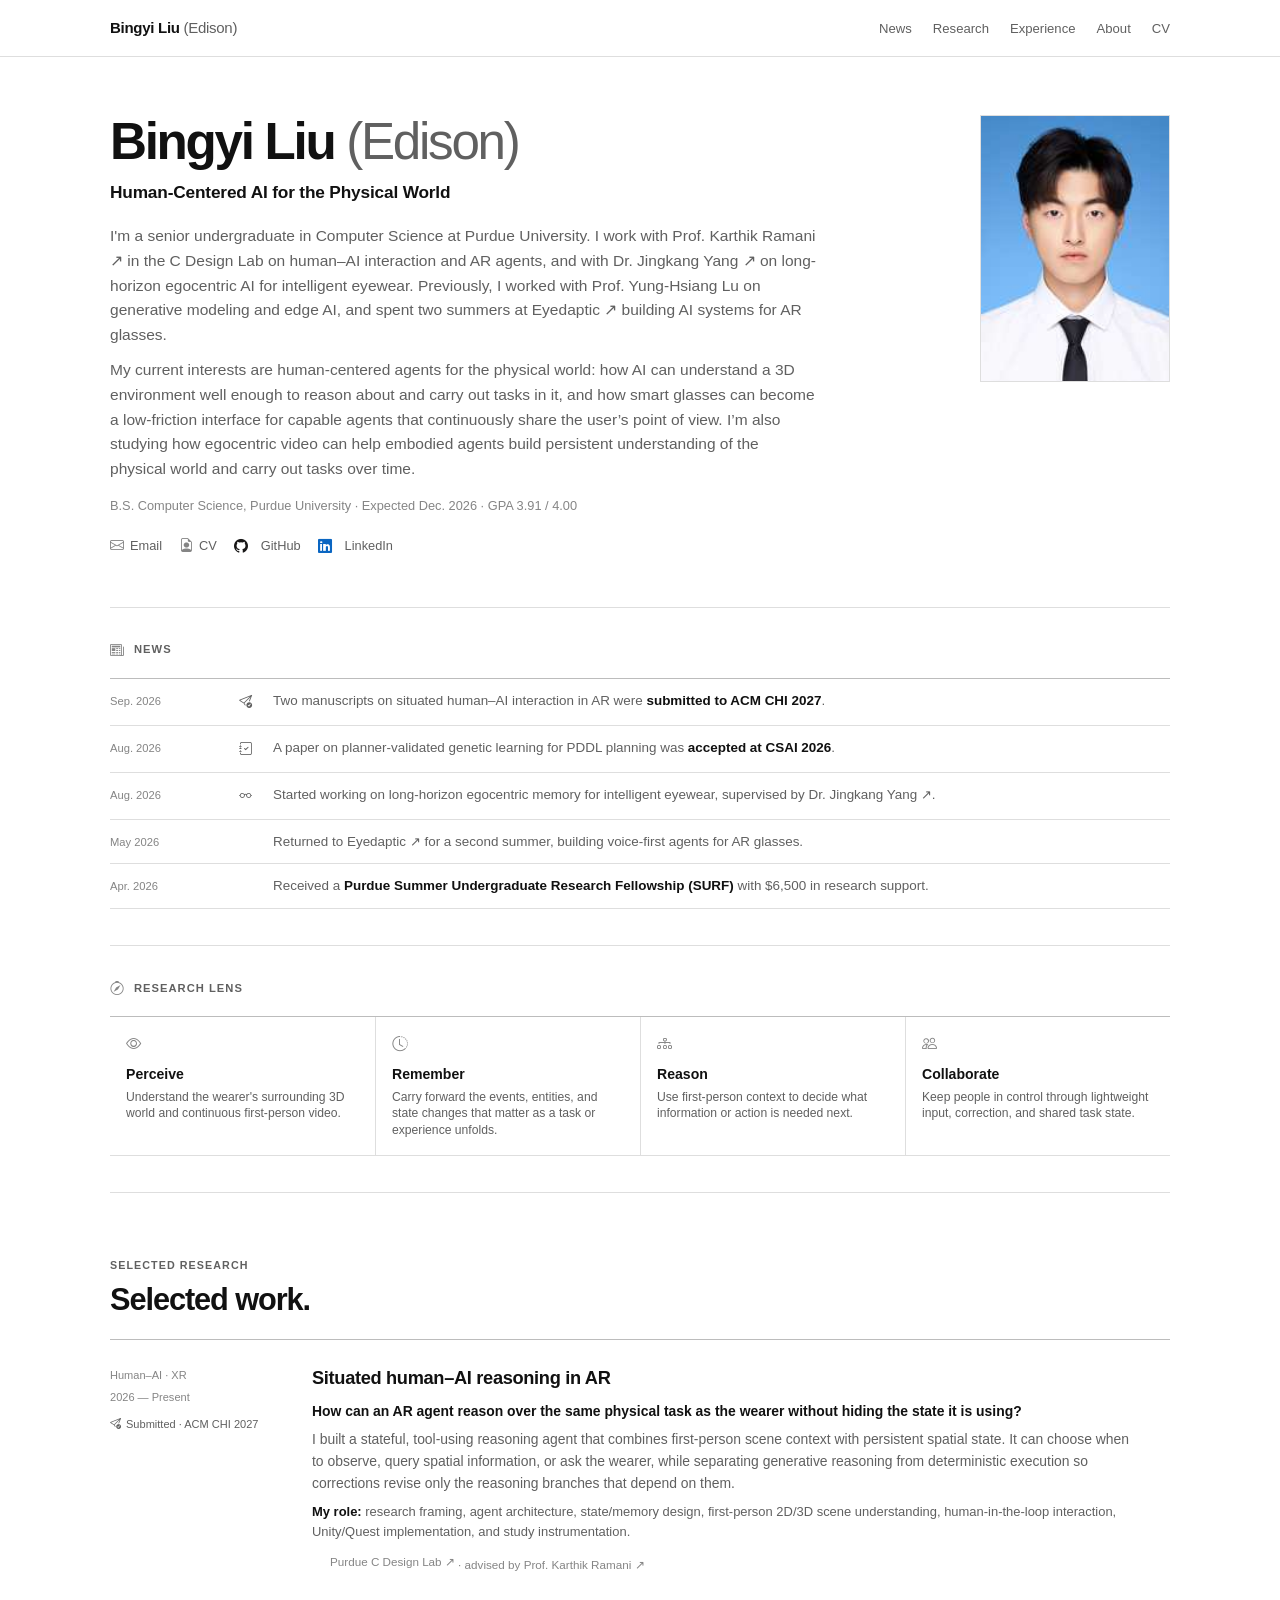
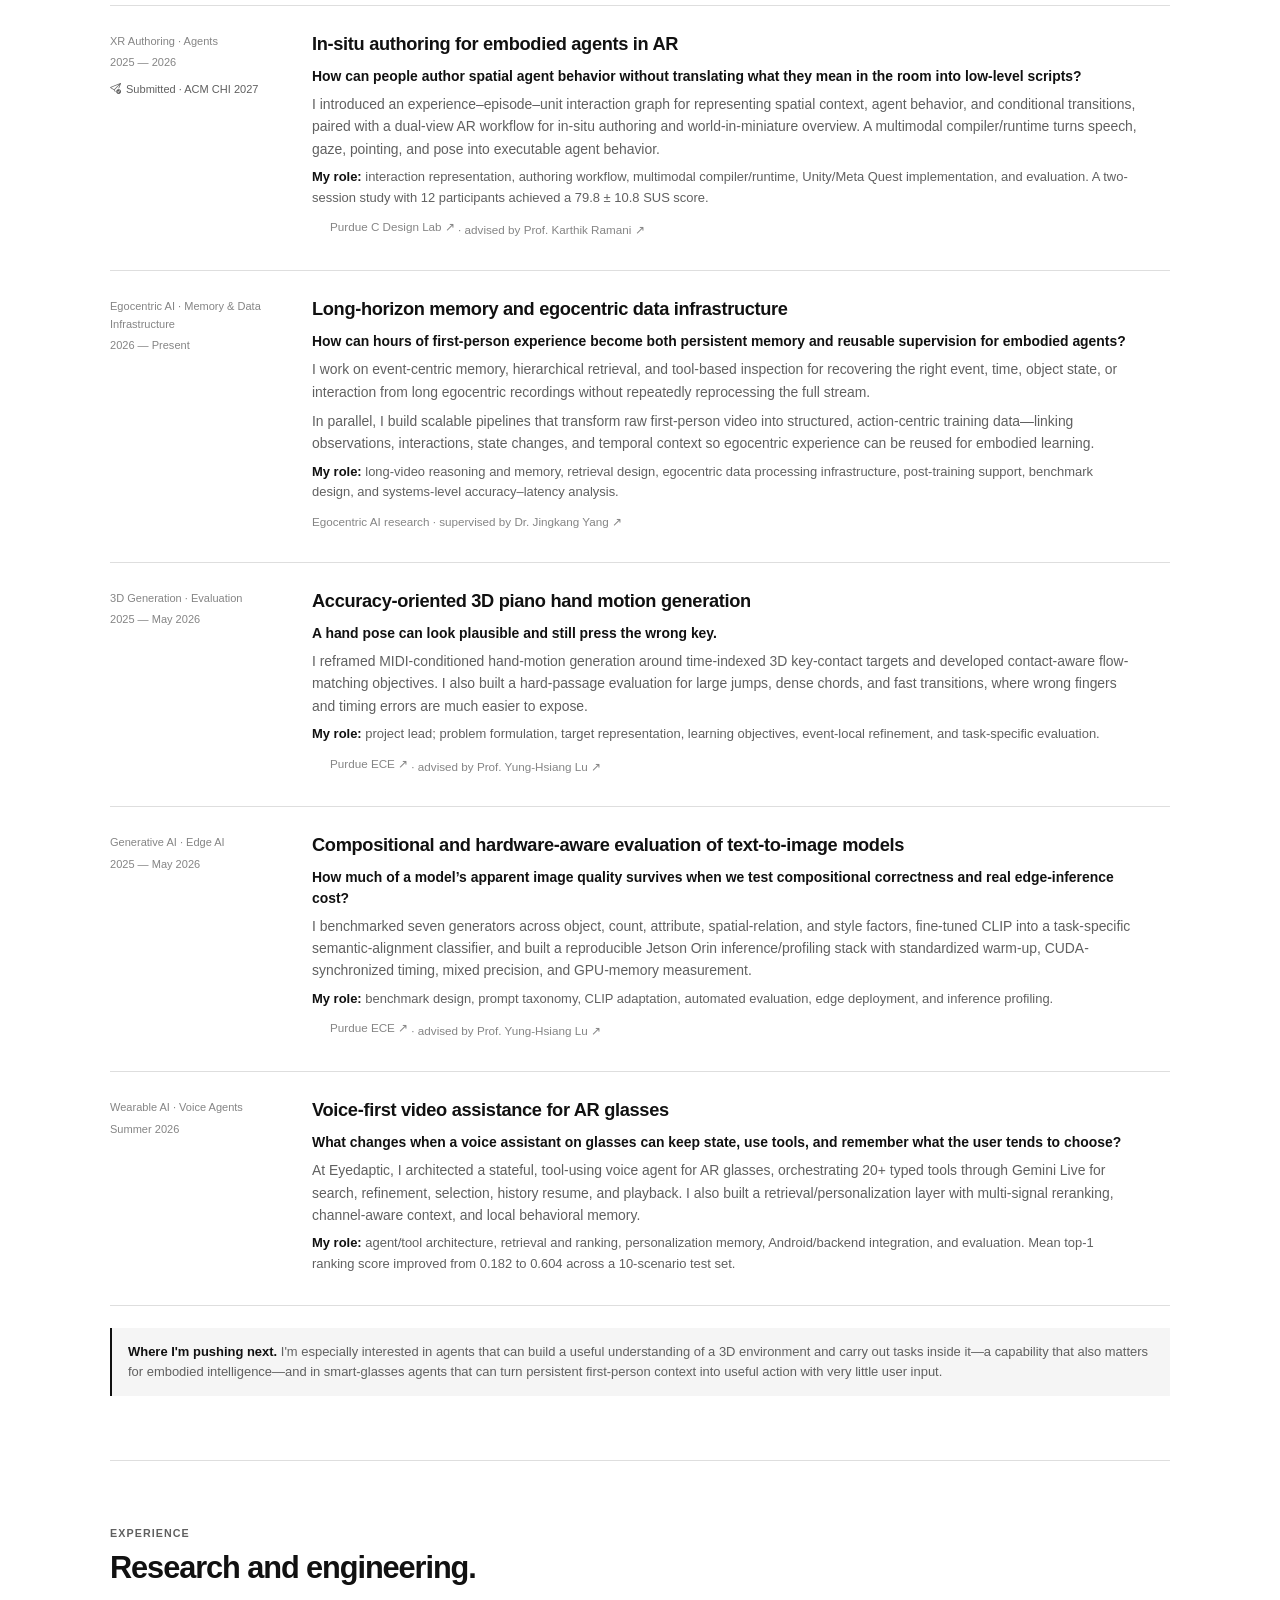
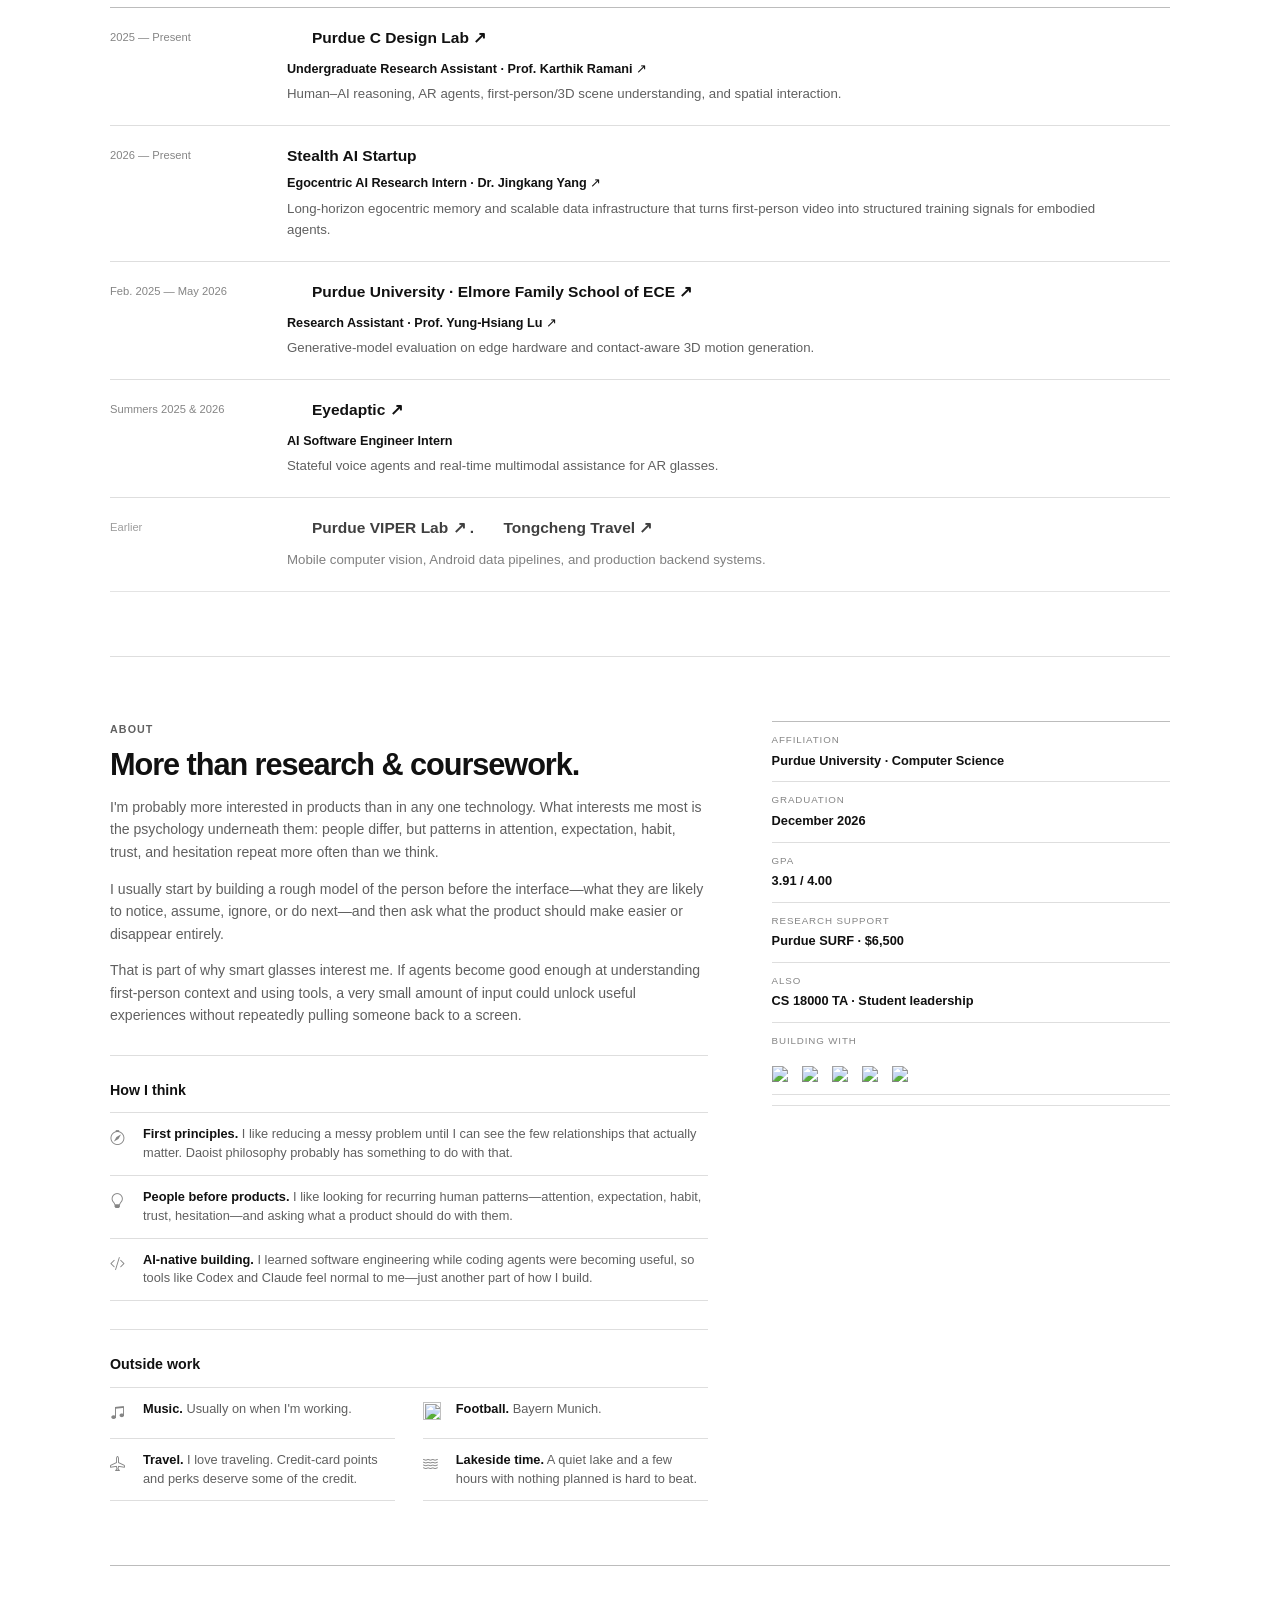
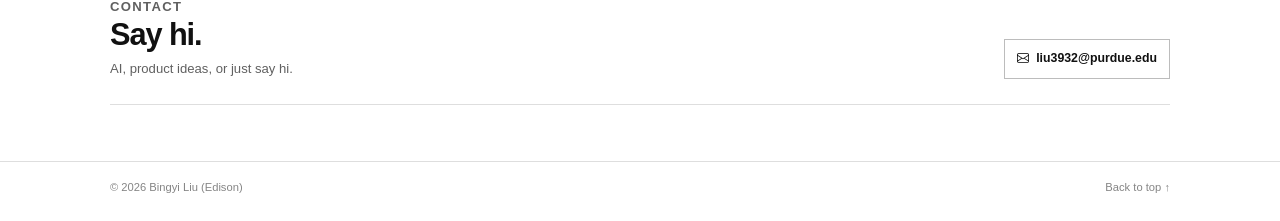
==== index.html @ fed635c9 "Balance egocentric memory and embodied data infrastructure" ====
<!doctype html>
<html lang="en">
<head>
  <meta charset="utf-8" />
  <meta name="viewport" content="width=device-width, initial-scale=1" />
  <meta name="description" content="Bingyi Liu (Edison) — Human-centered AI, spatial and egocentric intelligence, XR, and wearable computing." />
  <meta name="theme-color" content="#ffffff" />
  <title>Bingyi Liu (Edison)</title>
  <link rel="icon" type="image/svg+xml" href="assets/favicon.svg" />
  <link rel="stylesheet" href="https://cdn.jsdelivr.net/npm/bootstrap-icons@1.11.3/font/bootstrap-icons.min.css" />
  <link rel="stylesheet" href="styles.css" />
  <style>
    .brand-mark{width:15px;height:15px;display:inline-block;vertical-align:-2px;margin-right:7px;object-fit:contain}
    .org-link{display:inline-flex;align-items:center}
    .news-brand{width:17px;height:17px;object-fit:contain;margin-top:1px}
    .tool-logos{display:flex;align-items:center;gap:12px;margin-top:8px}
    .tool-logos img{width:18px;height:18px;object-fit:contain}
    .personal-grid .club-mark{width:18px;height:18px;object-fit:contain;margin-top:2px}
    .profile-links a{display:inline-flex;align-items:center}
    .profile-brand-icon{width:15px;height:15px;display:inline-flex;align-items:center;justify-content:center;margin-right:6px;font-size:15px;line-height:1;flex:0 0 15px}
    .profile-brand-icon.github{color:#181717}
    .profile-brand-icon.linkedin{color:#0A66C2}
    .context-line .brand-mark{width:13px;height:13px;margin-right:5px}
    .experience-item h3 .brand-mark{width:17px;height:17px;margin-right:8px}
    .profile-photo{display:block;width:160px;height:225px;object-fit:cover;margin:0 0 20px;border:1px solid var(--line);background:var(--surface-2)}
    .intro-copy.secondary{margin-top:10px}
    @media(max-width:900px){.profile-photo{width:145px;height:auto}}
  </style>
</head>
<body>
  <a class="skip-link" href="#main">Skip to content</a>

  <header class="site-header" id="top">
    <div class="shell nav-wrap">
      <a class="brand" href="#top">Bingyi Liu <span>(Edison)</span></a>
      <nav class="nav" aria-label="Primary navigation">
        <a href="#news">News</a>
        <a href="#research">Research</a>
        <a href="#experience">Experience</a>
        <a href="#about">About</a>
        <a href="cv.html">CV</a>
      </nav>
    </div>
  </header>

  <main id="main">
    <section class="intro shell">
      <div class="intro-main">
        <h1>Bingyi Liu <span>(Edison)</span></h1>
        <p class="research-title">Human-Centered AI for the Physical World</p>
        <p class="intro-copy">I'm a CS undergraduate at Purdue. I work on AI agents that understand the world from a person's point of view—from 3D spatial context in AR to continuous egocentric video—and use that context to reason, remember, and act with people in the loop.</p>
        <p class="intro-copy secondary">I've worked on AR co-reasoning and agent authoring, long-horizon egocentric memory, smart-glasses agents, and 3D physical intelligence. I think smart glasses become especially interesting as agents get stronger: first-person context plus a few words or gestures can turn very small interactions into useful action. Better representations of geometry, state, and interaction also feel like a bridge toward broader embodied intelligence.</p>
        <p class="identity-line">B.S. Computer Science, Purdue University · Expected Dec. 2026 · GPA 3.91 / 4.00</p>
        <div class="profile-links" aria-label="Profile links">
          <a href="mailto:liu3932@purdue.edu"><i class="bi bi-envelope"></i>Email</a>
          <a href="cv.html"><i class="bi bi-file-earmark-person"></i>CV</a>
          <a href="https://github.com/Wd1Liu" target="_blank" rel="noopener"><i class="bi bi-github profile-brand-icon github" aria-hidden="true"></i>GitHub</a>
          <a href="https://www.linkedin.com/in/bingyi-liu-a629382b0" target="_blank" rel="noopener"><i class="bi bi-linkedin profile-brand-icon linkedin" aria-hidden="true"></i>LinkedIn</a>
        </div>
      </div>

      <aside class="now-panel" aria-label="How I think about people, products, and AI">
        <img class="profile-photo" src="assets/profile-photo.svg" alt="Bingyi Liu (Edison)" />
        <div class="now-item">
          <span>People</span>
          <p>I start with people. Attention, expectation, habit, trust, and hesitation repeat across contexts, and I like understanding those patterns before designing around them.</p>
        </div>
        <div class="now-item">
          <span>Products</span>
          <p>I like products that turn complex technology into something that feels obvious. The interesting part is often deciding what the user should never have to think about.</p>
        </div>
        <div class="now-item">
          <span>AI</span>
          <p>I want to stay on both sides of the AI shift: thinking seriously about what these systems should become, and keeping the technical depth to build, test, and challenge those ideas myself.</p>
        </div>
      </aside>
    </section>

    <section class="news-section section-rule shell" id="news">
      <div class="section-label"><i class="bi bi-newspaper"></i><span>News</span></div>
      <div class="news-list">
        <div class="news-row"><time>Aug. 2026</time><i class="bi bi-eyeglasses"></i><p>Started working on long-horizon egocentric memory and scalable first-person data infrastructure for embodied agents, supervised by <a href="https://jingkangyang.com/" target="_blank" rel="noopener">Dr. Jingkang Yang ↗</a>.</p></div>
        <div class="news-row"><time>2026</time><i class="bi bi-hourglass-split"></i><p>Two manuscripts on human–AI interaction in AR are <strong>under review</strong>.</p></div>
        <div class="news-row"><time>Summer 2026</time><img class="news-brand" src="https://www.google.com/s2/favicons?domain=eyedaptic.com&sz=64" alt="" /><p>Returned to <a href="https://eyedaptic.com/" target="_blank" rel="noopener">Eyedaptic ↗</a> to build voice-first AI features for AR glasses.</p></div>
        <div class="news-row"><time>2026</time><img class="news-brand" src="https://www.google.com/s2/favicons?domain=purdue.edu&sz=64" alt="" /><p>Received a <strong>Purdue Summer Undergraduate Research Fellowship (SURF)</strong> with $6,500 in research support.</p></div>
      </div>
    </section>

    <section class="lens-section section-rule shell" aria-label="Research lens">
      <div class="section-label"><i class="bi bi-compass"></i><span>Research lens</span></div>
      <div class="lens-grid">
        <div><i class="bi bi-eye"></i><strong>Perceive</strong><p>Find the right objects and ground them in the scene.</p></div>
        <div><i class="bi bi-clock-history"></i><strong>Remember</strong><p>Keep the events and state changes that matter later.</p></div>
        <div><i class="bi bi-diagram-3"></i><strong>Reason</strong><p>Retrieve evidence, check it, and decide what to do next.</p></div>
        <div><i class="bi bi-people"></i><strong>Collaborate</strong><p>Let the user see, steer, and correct what matters.</p></div>
      </div>
    </section>

    <section class="section section-rule shell" id="research">
      <div class="section-head compact-head">
        <div><p class="eyebrow">Selected research</p><h2>Selected work.</h2></div>
      </div>

      <div class="research-list">
        <article class="research-row">
          <div class="research-meta"><span>Human–AI · XR</span><span>2026 — Present</span><span class="status"><i class="bi bi-hourglass-split"></i>Under review</span></div>
          <div class="research-body">
            <h3>Situated human–AI reasoning in AR</h3>
            <p class="research-question">An AR assistant can give plausible guidance while the user has no idea what it actually saw or what part of the scene its answer depends on.</p>
            <p>I built a Quest-based prototype that keeps task-relevant observations, interpretations, and user corrections as explicit task state instead of burying everything in chat history. Visual claims are tied to detector-backed references and Quest geometry, and a correction only revises the parts of the task state that depend on it.</p>
            <p class="role-line"><strong>My role:</strong> research framing, state representation, system architecture, perception and grounding, interaction design, Unity/Quest implementation, and study instrumentation.</p>
            <div class="context-line"><a class="org-link" href="https://engineering.purdue.edu/cdesign/wp/" target="_blank" rel="noopener"><img class="brand-mark" src="https://www.google.com/s2/favicons?domain=purdue.edu&sz=64" alt="" />Purdue C Design Lab ↗</a> · advised by <a href="https://engineering.purdue.edu/~ramani/wordpress/about/" target="_blank" rel="noopener">Prof. Karthik Ramani ↗</a></div>
          </div>
        </article>

        <article class="research-row">
          <div class="research-meta"><span>XR Authoring · Agents</span><span>2025 — 2026</span><span class="status"><i class="bi bi-hourglass-split"></i>Under review</span></div>
          <div class="research-body">
            <h3>In-situ authoring for embodied agents in AR</h3>
            <p class="research-question">Desktop authoring gets awkward when an interaction depends on what someone is looking at, pointing to, or doing in the room.</p>
            <p>I designed a dual-view workflow that lets creators define interactions in the physical scene while editing the larger task structure in a world-in-miniature. I also built the multimodal compiler/runtime that turns speech, gaze, pointing, and user pose into grounded references and executable agent behavior.</p>
            <p class="role-line"><strong>My role:</strong> interaction concept, task representation, multimodal compiler/runtime, Unity/Meta Quest implementation, and evaluation. A two-session study with 12 participants achieved a 79.8 ± 10.8 SUS score.</p>
            <div class="context-line"><a class="org-link" href="https://engineering.purdue.edu/cdesign/wp/" target="_blank" rel="noopener"><img class="brand-mark" src="https://www.google.com/s2/favicons?domain=purdue.edu&sz=64" alt="" />Purdue C Design Lab ↗</a> · advised by <a href="https://engineering.purdue.edu/~ramani/wordpress/about/" target="_blank" rel="noopener">Prof. Karthik Ramani ↗</a></div>
          </div>
        </article>

        <article class="research-row">
          <div class="research-meta"><span>Egocentric AI · Memory & Data Infrastructure</span><span>2026 — Present</span></div>
          <div class="research-body">
            <h3>Long-horizon memory and egocentric data infrastructure</h3>
            <p class="research-question">How can hours of first-person experience become both persistent memory and reusable supervision for embodied agents?</p>
            <p>I work on event-centric memory, hierarchical retrieval, and tool-based inspection for recovering the right event, time, object state, or interaction from long egocentric recordings without repeatedly reprocessing the full stream.</p>
            <p>In parallel, I build scalable pipelines that transform raw first-person video into structured, action-centric training data—linking observations, interactions, state changes, and temporal context so egocentric experience can be reused for embodied learning.</p>
            <p class="role-line"><strong>My role:</strong> long-video reasoning and memory, retrieval design, egocentric data processing infrastructure, post-training support, benchmark design, and systems-level accuracy–latency analysis.</p>
            <div class="context-line">Egocentric AI research · supervised by <a href="https://jingkangyang.com/" target="_blank" rel="noopener">Dr. Jingkang Yang ↗</a></div>
          </div>
        </article>

        <article class="research-row">
          <div class="research-meta"><span>3D Generation · Evaluation</span><span>2025 — Present</span></div>
          <div class="research-body">
            <h3>Contact-aware 3D piano hand motion generation</h3>
            <p class="research-question">A hand pose can look plausible and still press the wrong key.</p>
            <p>I reframed MIDI-conditioned hand-motion generation around time-indexed 3D key-contact targets and developed contact-aware flow-matching objectives. I also built a hard-passage evaluation for large jumps, dense chords, and fast transitions, where wrong fingers and timing errors are much easier to expose.</p>
            <p class="role-line"><strong>My role:</strong> problem formulation, target representation, learning objectives, event-local refinement, and task-specific evaluation.</p>
            <div class="context-line"><a class="org-link" href="https://engineering.purdue.edu/ECE/" target="_blank" rel="noopener"><img class="brand-mark" src="https://www.google.com/s2/favicons?domain=purdue.edu&sz=64" alt="" />Purdue ECE ↗</a> · advised by <a href="https://engineering.purdue.edu/ECE/People/Faculty/ptProfile?group_id=2571&resource_id=3355" target="_blank" rel="noopener">Prof. Yung-Hsiang Lu ↗</a></div>
          </div>
        </article>

        <article class="research-row">
          <div class="research-meta"><span>Generative AI · Edge AI</span><span>2025 — Present</span></div>
          <div class="research-body">
            <h3>Hardware-aware evaluation of text-to-image models</h3>
            <p class="research-question">A model can win on image quality and still be a bad choice once you run it on an edge device.</p>
            <p>I built a benchmark for seven text-to-image models that puts semantic alignment and perceptual quality next to end-to-end latency and peak GPU memory. I deployed every model on NVIDIA Jetson Orin so the quality-versus-cost trade-off is measured on the same hardware.</p>
            <p class="role-line"><strong>My role:</strong> benchmark design, prompt taxonomy, automated evaluators, edge deployment, and systems profiling.</p>
            <div class="context-line"><a class="org-link" href="https://engineering.purdue.edu/ECE/" target="_blank" rel="noopener"><img class="brand-mark" src="https://www.google.com/s2/favicons?domain=purdue.edu&sz=64" alt="" />Purdue ECE ↗</a> · advised by <a href="https://engineering.purdue.edu/ECE/People/Faculty/ptProfile?group_id=2571&resource_id=3355" target="_blank" rel="noopener">Prof. Yung-Hsiang Lu ↗</a></div>
          </div>
        </article>

        <article class="research-row">
          <div class="research-meta"><span>Wearable AI · Voice Agents</span><span>Summer 2026</span></div>
          <div class="research-body">
            <h3>Voice-first video assistance for AR glasses</h3>
            <p class="research-question">On glasses, a vague voice request can't always fall back to a search-results screen.</p>
            <p>At <a href="https://eyedaptic.com/" target="_blank" rel="noopener">Eyedaptic ↗</a>, I built an assistant that handles search, clarification, selection, resume, and playback through voice and typed tools. I also designed a two-stage retrieval and reranking pipeline over candidate videos, metadata, channel context, and local behavioral memory.</p>
            <p class="role-line"><strong>My role:</strong> agent/tool architecture, retrieval and ranking, personalization memory, Android/backend integration, and scenario evaluation. Mean top-1 score improved from 0.182 to 0.604 across a 10-scenario test set.</p>
          </div>
        </article>
      </div>

      <div class="prototype-note"><i class="bi bi-tools"></i><strong>Prototype work.</strong> I also build small smart-glasses agents to test ideas around visual grounding, cross-frame retrieval, and tool execution before deciding whether they are worth turning into a larger study.</div>
    </section>

    <section class="section section-rule shell" id="experience">
      <div class="section-head compact-head"><div><p class="eyebrow">Experience</p><h2>Research and engineering.</h2></div></div>
      <div class="experience-list">
        <article class="experience-item"><div class="experience-when">2025 — Present</div><div><h3><a class="org-link" href="https://engineering.purdue.edu/cdesign/wp/" target="_blank" rel="noopener"><img class="brand-mark" src="https://www.google.com/s2/favicons?domain=purdue.edu&sz=64" alt="" />Purdue C Design Lab ↗</a></h3><p class="role">Undergraduate Research Assistant · <a href="https://engineering.purdue.edu/~ramani/wordpress/about/" target="_blank" rel="noopener">Prof. Karthik Ramani ↗</a></p><p>AR, human–AI interaction, spatial grounding, and agent authoring.</p></div></article>
        <article class="experience-item"><div class="experience-when">2026 — Present</div><div><h3>Stealth AI Startup</h3><p class="role">Egocentric AI Research Intern · <a href="https://jingkangyang.com/" target="_blank" rel="noopener">Dr. Jingkang Yang ↗</a></p><p>Long-horizon egocentric memory and scalable data infrastructure that turns first-person video into structured training signals for embodied agents.</p></div></article>
        <article class="experience-item"><div class="experience-when">2025 — Present</div><div><h3><a class="org-link" href="https://engineering.purdue.edu/ECE/" target="_blank" rel="noopener"><img class="brand-mark" src="https://www.google.com/s2/favicons?domain=purdue.edu&sz=64" alt="" />Purdue University · Elmore Family School of ECE ↗</a></h3><p class="role">Research Assistant · <a href="https://engineering.purdue.edu/ECE/People/Faculty/ptProfile?group_id=2571&resource_id=3355" target="_blank" rel="noopener">Prof. Yung-Hsiang Lu ↗</a></p><p>Generative-model evaluation on edge hardware and contact-aware 3D motion generation.</p></div></article>
        <article class="experience-item"><div class="experience-when">Summers 2025 & 2026</div><div><h3><a class="org-link" href="https://eyedaptic.com/" target="_blank" rel="noopener"><img class="brand-mark" src="https://www.google.com/s2/favicons?domain=eyedaptic.com&sz=64" alt="" />Eyedaptic ↗</a></h3><p class="role">AI Software Engineer Intern</p><p>Voice-first and multimodal AI features for AR glasses.</p></div></article>
        <article class="experience-item subdued"><div class="experience-when">Earlier</div><div><h3><a class="org-link" href="https://engineering.purdue.edu/~ips/" target="_blank" rel="noopener"><img class="brand-mark" src="https://www.google.com/s2/favicons?domain=purdue.edu&sz=64" alt="" />Purdue VIPER Lab ↗</a> · <a class="org-link" href="https://www.tongchengir.com/en/" target="_blank" rel="noopener"><img class="brand-mark" src="https://www.google.com/s2/favicons?domain=tongchengir.com&sz=64" alt="" />Tongcheng Travel ↗</a></h3><p>Mobile computer vision, Android data pipelines, and production backend systems.</p></div></article>
      </div>
    </section>

    <section class="section section-rule shell" id="about">
      <div class="about-grid">
        <div class="about-copy">
          <p class="eyebrow">About</p>
          <h2>More than research &amp; coursework.</h2>
          <p>I'm probably more interested in products than in any one technology. What interests me most is the psychology underneath them. People are different, but many patterns repeat: what draws attention, what feels familiar, how expectations form, when uncertainty turns into friction, and why some interactions feel obvious while others do not.</p>
          <p>When I think about a product, I usually start there. I try to build a rough model of the person before the interface—what they are likely to notice, assume, trust, ignore, or do next—and then design around those tendencies.</p>
          <p>I also like taking ideas end to end, because building is a good way to test whether that model of the person was actually right.</p>

          <div class="personal-block">
            <h3>How I think</h3>
            <div class="thought-list">
              <div><i class="bi bi-compass"></i><p><strong>First principles.</strong> I like reducing a messy problem until I can see the few relationships that actually matter. Daoist philosophy probably has something to do with that.</p></div>
              <div><i class="bi bi-lightbulb"></i><p><strong>People before products.</strong> I like looking for recurring human patterns—attention, expectation, habit, trust, hesitation—and asking what a product should do with them.</p></div>
              <div><i class="bi bi-code-slash"></i><p><strong>AI-native building.</strong> I learned software engineering while coding agents were becoming useful, so tools like Codex and Claude feel normal to me—just another part of how I build.</p></div>
            </div>
          </div>

          <div class="personal-block">
            <h3>Outside work</h3>
            <div class="personal-grid">
              <div><i class="bi bi-music-note-beamed"></i><p><strong>Music.</strong> Usually on when I'm working.</p></div>
              <div><img class="club-mark" src="https://www.google.com/s2/favicons?domain=fcbayern.com&sz=64" alt="" /><p><strong>Football.</strong> Bayern Munich.</p></div>
              <div><i class="bi bi-airplane"></i><p><strong>Travel.</strong> I travel whenever I can. I like seeing how different places solve the same everyday problems.</p></div>
              <div><i class="bi bi-water"></i><p><strong>Lakeside time.</strong> A quiet lake and a few hours with nothing planned is hard to beat.</p></div>
            </div>
          </div>
        </div>

        <aside class="fact-card" aria-label="Quick facts">
          <div><span>Affiliation</span><strong>Purdue University · Computer Science</strong></div>
          <div><span>Graduation</span><strong>December 2026</strong></div>
          <div><span>GPA</span><strong>3.91 / 4.00</strong></div>
          <div><span>Research support</span><strong>Purdue SURF · $6,500</strong></div>
          <div><span>Also</span><strong>CS 18000 TA · Student leadership</strong></div>
          <div><span>Building with</span><div class="tool-logos" aria-label="Selected tools"><img src="https://cdn.jsdelivr.net/npm/simple-icons@v16/icons/python.svg" alt="Python" title="Python"/><img src="https://cdn.jsdelivr.net/npm/simple-icons@v16/icons/pytorch.svg" alt="PyTorch" title="PyTorch"/><img src="https://cdn.jsdelivr.net/npm/simple-icons@v16/icons/unity.svg" alt="Unity" title="Unity"/><img src="https://cdn.jsdelivr.net/npm/simple-icons@v16/icons/android.svg" alt="Android" title="Android"/><img src="https://cdn.jsdelivr.net/npm/simple-icons@v16/icons/nvidia.svg" alt="NVIDIA" title="NVIDIA"/></div></div>
        </aside>
      </div>
    </section>

    <section class="contact-section shell">
      <div class="contact-card">
        <div><p class="eyebrow">Contact</p><h2>Say hi.</h2><p>AI, product ideas, or just say hi.</p></div>
        <a class="contact-link" href="mailto:liu3932@purdue.edu"><i class="bi bi-envelope"></i>liu3932@purdue.edu</a>
      </div>
    </section>
  </main>

  <footer class="site-footer"><div class="shell footer-grid"><span>© <span id="year"></span> Bingyi Liu (Edison)</span><a href="#top">Back to top ↑</a></div></footer>
  <script src="script.js"></script>
</body>
</html>
---- styles.css ----
:root{
  --bg:#fff;--surface:#fff;--surface-2:#f5f5f5;--text:#111;--muted:#606060;--faint:#858585;
  --line:#dedede;--line-strong:#bcbcbc;--shell:min(1060px,calc(100% - 48px));
}
*{box-sizing:border-box}html{scroll-behavior:smooth}body{margin:0;background:var(--bg);color:var(--text);font-family:Inter,ui-sans-serif,-apple-system,BlinkMacSystemFont,"Segoe UI",Roboto,Helvetica,Arial,sans-serif;line-height:1.6;-webkit-font-smoothing:antialiased}a{color:inherit;text-decoration:none}a:hover{text-decoration:underline;text-underline-offset:.18em}.shell{width:var(--shell);margin-inline:auto}.skip-link{position:absolute;left:-9999px}.skip-link:focus{left:16px;top:16px;z-index:100;padding:8px 11px;background:#fff;border:1px solid var(--line)}
.site-header{position:sticky;top:0;z-index:50;border-bottom:1px solid var(--line);background:rgba(255,255,255,.94);backdrop-filter:blur(12px)}.nav-wrap{min-height:56px;display:flex;align-items:center;gap:24px}.brand{margin-right:auto;font-weight:730;letter-spacing:-.02em;font-size:.94rem}.brand span{color:var(--muted);font-weight:500}.nav{display:flex;gap:21px}.nav a{font-size:.82rem;color:var(--muted)}.nav a:hover{color:var(--text)}
.intro{display:grid;grid-template-columns:minmax(0,1.42fr) minmax(270px,.58fr);gap:64px;padding-block:58px 50px}.eyebrow{margin:0 0 8px;color:var(--muted);font-size:.67rem;font-weight:750;letter-spacing:.1em;text-transform:uppercase}.intro h1{margin:0;font-size:clamp(2.2rem,4vw,3.25rem);line-height:1.04;letter-spacing:-.045em;font-weight:750}.intro h1 span{color:var(--muted);font-weight:500}.research-title{margin:11px 0 0;font-size:1.08rem;font-weight:650;letter-spacing:-.01em}.intro-copy{max-width:740px;margin:17px 0 0;color:var(--muted);font-size:.97rem}.intro-copy strong{color:var(--text);font-weight:650}.identity-line{margin:14px 0 0;color:var(--faint);font-size:.8rem}.profile-links{display:flex;flex-wrap:wrap;gap:17px;margin-top:18px;font-size:.8rem;color:var(--muted)}.profile-links a{display:inline-flex;align-items:center;gap:6px}.profile-links i{font-size:.88rem;color:var(--faint)}
.now-panel{border-top:1px solid var(--line-strong)}.now-item{padding:12px 0 13px;border-bottom:1px solid var(--line)}.now-item span{display:block;margin-bottom:3px;color:var(--faint);font-size:.64rem;letter-spacing:.08em;text-transform:uppercase}.now-item p{margin:0;font-size:.82rem;line-height:1.46}.section-rule{border-top:1px solid var(--line)}.section-label{display:flex;align-items:center;gap:9px;margin-bottom:16px;font-size:.7rem;font-weight:760;letter-spacing:.09em;text-transform:uppercase;color:var(--muted)}.section-label i{font-size:.88rem;color:var(--faint)}
.news-section{padding-block:31px 36px}.news-list{border-top:1px solid var(--line-strong)}.news-row{display:grid;grid-template-columns:115px 20px 1fr;gap:14px;padding:12px 0;border-bottom:1px solid var(--line);align-items:start}.news-row time{color:var(--faint);font-size:.7rem;padding-top:2px}.news-row>i{font-size:.82rem;color:var(--muted);padding-top:1px}.news-row p{margin:0;color:var(--muted);font-size:.84rem;line-height:1.46}.news-row strong{color:var(--text);font-weight:640}
.lens-section{padding-block:31px 36px}.lens-grid{display:grid;grid-template-columns:repeat(4,1fr);border-top:1px solid var(--line-strong);border-bottom:1px solid var(--line)}.lens-grid>div{padding:15px 16px 16px}.lens-grid>div+div{border-left:1px solid var(--line)}.lens-grid i{display:block;margin-bottom:7px;font-size:.95rem;color:var(--faint)}.lens-grid strong{display:block;font-size:.88rem}.lens-grid p{margin:3px 0 0;color:var(--muted);font-size:.76rem;line-height:1.38}
.section{padding-block:64px}.section-head{display:grid;grid-template-columns:minmax(0,1.15fr) minmax(270px,.7fr);gap:58px;align-items:end;margin-bottom:29px}.section-head h2,.about-grid h2,.contact-card h2{margin:0;max-width:720px;font-size:clamp(1.4rem,2.4vw,1.92rem);line-height:1.15;letter-spacing:-.035em}.section-intro{margin:0;color:var(--muted);font-size:.88rem}.compact-head{grid-template-columns:1fr;margin-bottom:22px}
.research-list{border-top:1px solid var(--line-strong)}.research-row{display:grid;grid-template-columns:165px minmax(0,1fr);gap:37px;padding:27px 0 30px;border-bottom:1px solid var(--line)}.research-meta{display:flex;flex-direction:column;gap:4px;color:var(--faint);font-size:.69rem}.status{display:inline-flex;align-items:center;gap:5px;margin-top:5px;color:var(--muted)}.research-body h3{margin:-4px 0 8px;font-size:1.14rem;letter-spacing:-.018em}.research-question{margin:0 0 9px;color:var(--text)!important;font-size:.91rem;font-weight:600;line-height:1.46}.research-body p{max-width:825px;margin:7px 0 0;color:var(--muted);font-size:.87rem}.role-line{font-size:.81rem!important}.role-line strong{color:var(--text)}.context-line{margin-top:10px;color:var(--faint);font-size:.73rem}.prototype-note{margin-top:22px;padding:13px 15px;border-left:2px solid var(--text);background:var(--surface-2);color:var(--muted);font-size:.81rem}.prototype-note i{margin-right:7px;color:var(--faint)}.prototype-note strong{color:var(--text)}
.experience-list{border-top:1px solid var(--line-strong)}.experience-item{display:grid;grid-template-columns:145px 1fr;gap:32px;padding:21px 0;border-bottom:1px solid var(--line)}.experience-when{color:var(--faint);font-size:.7rem}.experience-item h3{margin:-3px 0 0;font-size:.97rem}.experience-item p{margin:4px 0 0;color:var(--muted);font-size:.83rem;max-width:810px}.experience-item .role{color:var(--text);font-size:.79rem;font-weight:560}.experience-item.subdued{opacity:.8}
.about-grid{display:grid;grid-template-columns:minmax(0,1.08fr) minmax(275px,.72fr);gap:64px;align-items:start}.about-copy>p:not(.eyebrow){max-width:720px;color:var(--muted);font-size:.88rem}.personal-block{margin-top:28px;padding-top:23px;border-top:1px solid var(--line)}.personal-block h3{margin:0 0 11px;font-size:.89rem}.thought-list{border-top:1px solid var(--line)}.thought-list>div,.personal-grid>div{display:grid;grid-template-columns:23px 1fr;gap:10px;padding:12px 0;border-bottom:1px solid var(--line)}.thought-list i,.personal-grid i{color:var(--faint);font-size:.93rem;padding-top:2px}.thought-list p,.personal-grid p{margin:0!important;color:var(--muted);font-size:.8rem!important;line-height:1.47}.thought-list strong,.personal-grid strong{color:var(--text);font-weight:630}.personal-grid{display:grid;grid-template-columns:repeat(2,1fr);gap:0 28px;border-top:1px solid var(--line)}.fact-card{border-top:1px solid var(--line-strong)}.fact-card div{padding:10px 0;border-bottom:1px solid var(--line)}.fact-card span{display:block;color:var(--faint);font-size:.61rem;letter-spacing:.09em;text-transform:uppercase}.fact-card strong{display:block;margin-top:3px;font-size:.8rem;font-weight:630}
.contact-section{padding-block:0 56px}.contact-card{display:flex;justify-content:space-between;gap:38px;align-items:end;padding:25px 0;border-top:1px solid var(--line-strong);border-bottom:1px solid var(--line)}.contact-card p{margin:5px 0 0;color:var(--muted);font-size:.82rem}.contact-link{display:inline-flex;align-items:center;gap:7px;padding:9px 12px;border:1px solid var(--line-strong);font-size:.77rem;font-weight:650;white-space:nowrap}.site-footer{border-top:1px solid var(--line);padding:17px 0 24px;color:var(--faint);font-size:.7rem}.footer-grid{display:flex;justify-content:space-between;gap:18px}
@media(max-width:900px){:root{--shell:min(100% - 32px,760px)}.nav{display:none}.intro{grid-template-columns:1fr;gap:30px;padding-block:48px 42px}.lens-grid{grid-template-columns:repeat(2,1fr)}.lens-grid>div:nth-child(3){border-left:0;border-top:1px solid var(--line)}.lens-grid>div:nth-child(4){border-top:1px solid var(--line)}.section-head,.about-grid{grid-template-columns:1fr;gap:25px}.research-row,.experience-item{grid-template-columns:1fr;gap:8px}.research-meta{flex-direction:row;flex-wrap:wrap;justify-content:space-between}.status{margin-top:0}.contact-card{flex-direction:column;align-items:flex-start}}
@media(max-width:620px){:root{--shell:calc(100% - 28px)}.nav-wrap{min-height:52px}.brand{font-size:.85rem}.intro{padding-block:40px 34px}.intro h1{font-size:2.1rem}.research-title{font-size:.98rem}.news-row{grid-template-columns:90px 18px 1fr;gap:9px}.lens-grid{grid-template-columns:1fr}.lens-grid>div+div{border-left:0;border-top:1px solid var(--line)}.section{padding-block:52px}.personal-grid{grid-template-columns:1fr}.research-meta{flex-direction:column}.profile-links{gap:14px}}
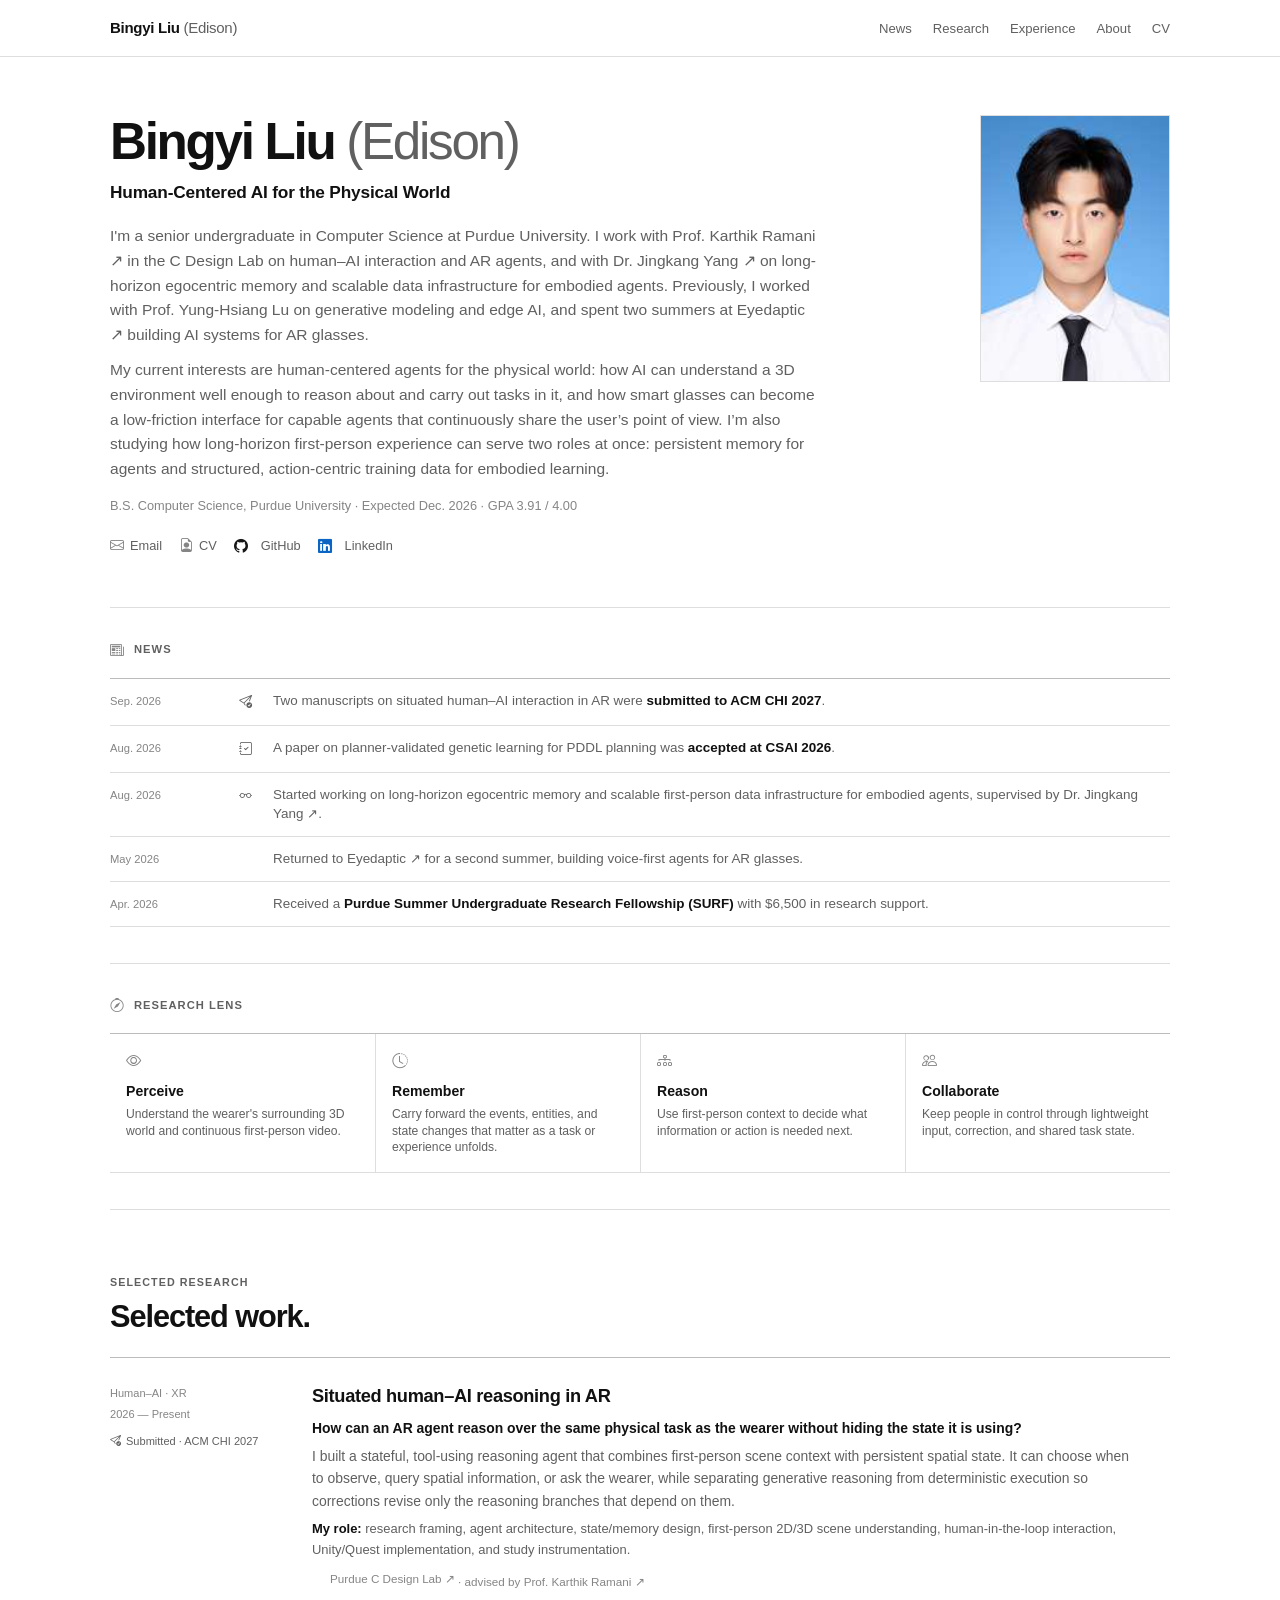
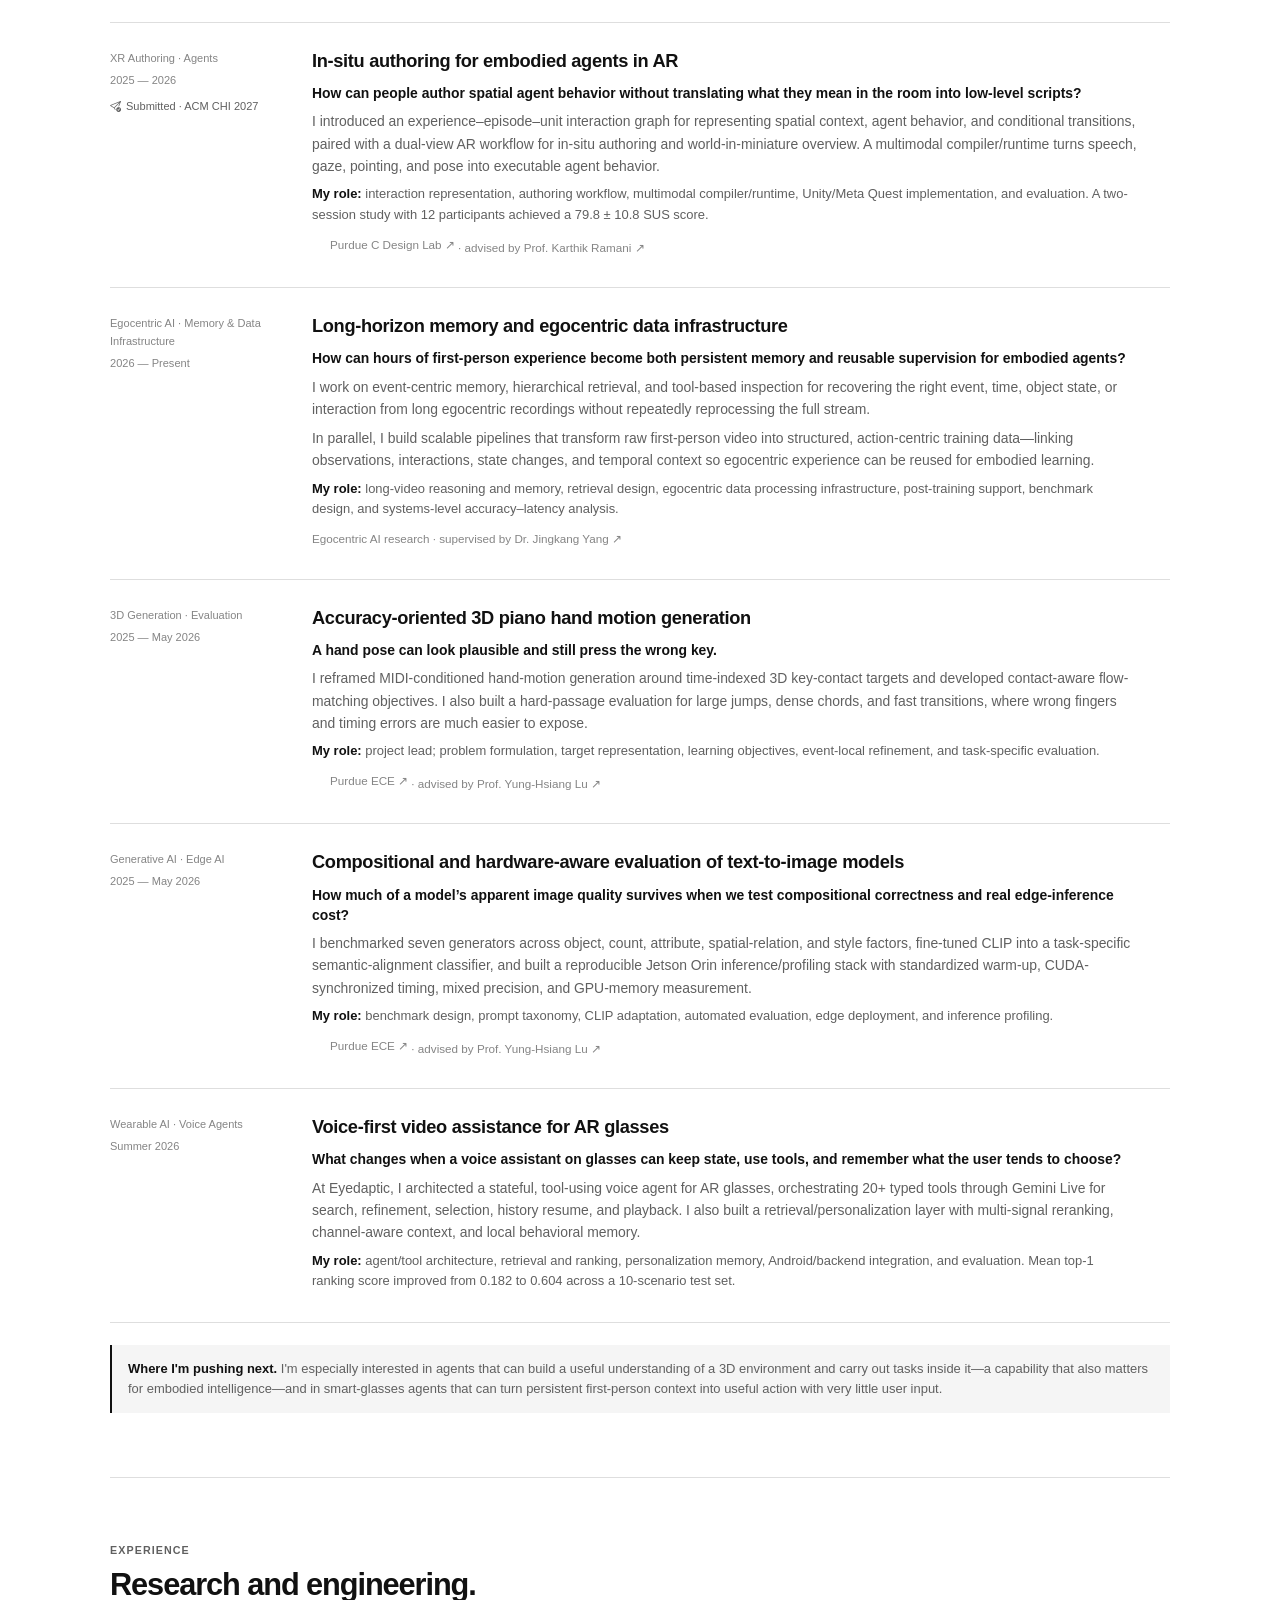
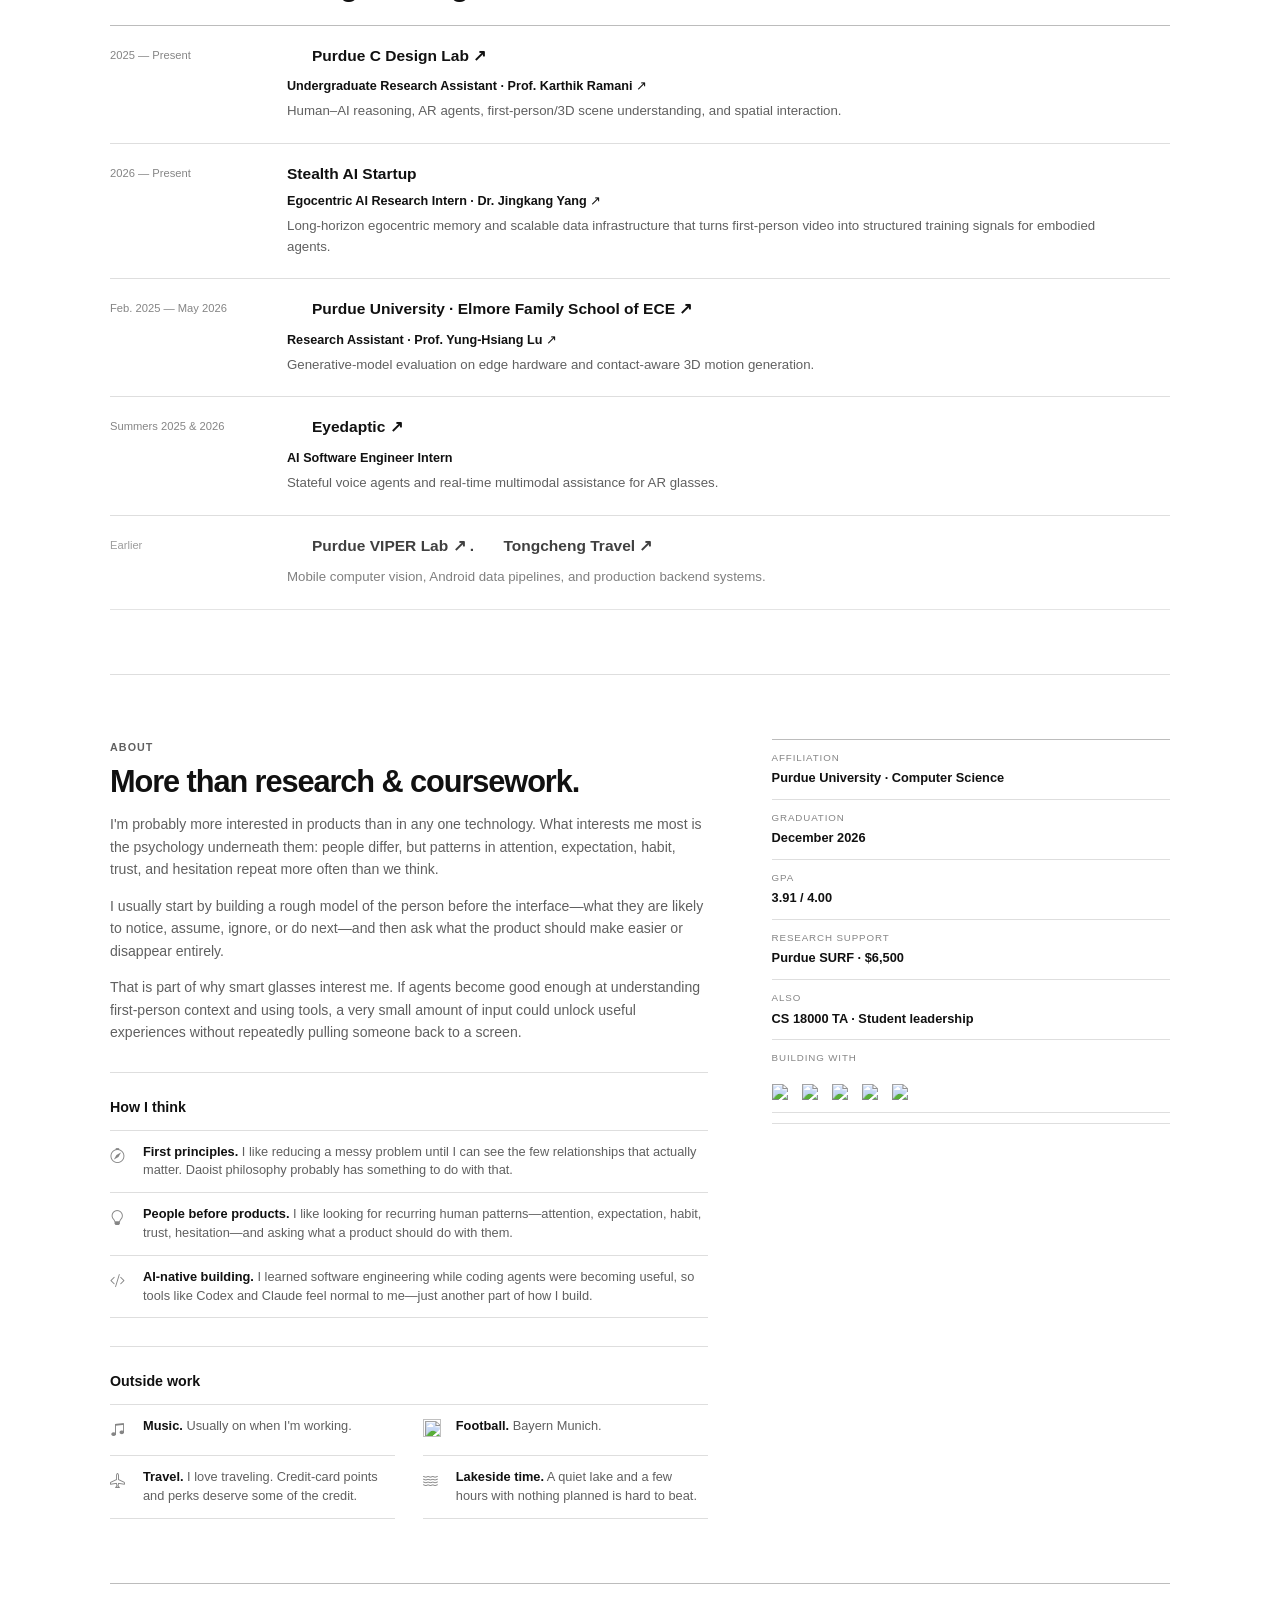
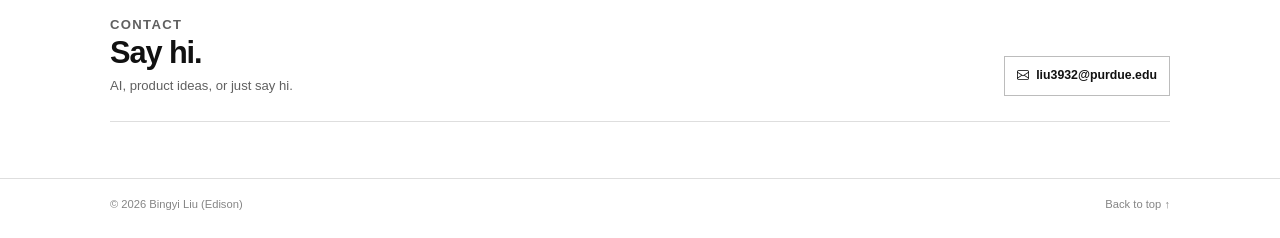
==== commit e5eb7c2b: "Broaden smart-glasses framing to XR and wearables" ====
--- a/index.html
+++ b/index.html
@@ -48,8 +48,8 @@
       <div class="intro-main">
         <h1>Bingyi Liu <span>(Edison)</span></h1>
         <p class="research-title">Human-Centered AI for the Physical World</p>
-        <p class="intro-copy">I'm a CS undergraduate at Purdue. I work on AI agents that understand the world from a person's point of view—from 3D spatial context in AR to continuous egocentric video—and use that context to reason, remember, and act with people in the loop.</p>
-        <p class="intro-copy secondary">I've worked on AR co-reasoning and agent authoring, long-horizon egocentric memory, smart-glasses agents, and 3D physical intelligence. I think smart glasses become especially interesting as agents get stronger: first-person context plus a few words or gestures can turn very small interactions into useful action. Better representations of geometry, state, and interaction also feel like a bridge toward broader embodied intelligence.</p>
+        <p class="intro-copy">I'm a senior undergraduate in Computer Science at Purdue University. I work with <a href="https://engineering.purdue.edu/~ramani/wordpress/about/" target="_blank" rel="noopener">Prof. Karthik Ramani ↗</a> in the C Design Lab on human–AI interaction and AR agents, and with <a href="https://jingkangyang.com/" target="_blank" rel="noopener">Dr. Jingkang Yang ↗</a> on long-horizon egocentric memory and scalable data infrastructure for embodied agents. Previously, I worked with Prof. Yung-Hsiang Lu on generative modeling and edge AI, and spent two summers at <a href="https://eyedaptic.com/" target="_blank" rel="noopener">Eyedaptic ↗</a> building AI systems for AR glasses.</p>
+        <p class="intro-copy secondary">My current interests are human-centered agents for the physical world: how AI can understand a 3D environment well enough to reason about and carry out tasks in it, and how XR and wearable interfaces can enable low-friction interaction with capable agents that continuously share the user’s point of view. I’m also studying how long-horizon first-person experience can serve two roles at once: persistent memory for agents and structured, action-centric training data for embodied learning.</p>
         <p class="identity-line">B.S. Computer Science, Purdue University · Expected Dec. 2026 · GPA 3.91 / 4.00</p>
         <div class="profile-links" aria-label="Profile links">
           <a href="mailto:liu3932@purdue.edu"><i class="bi bi-envelope"></i>Email</a>
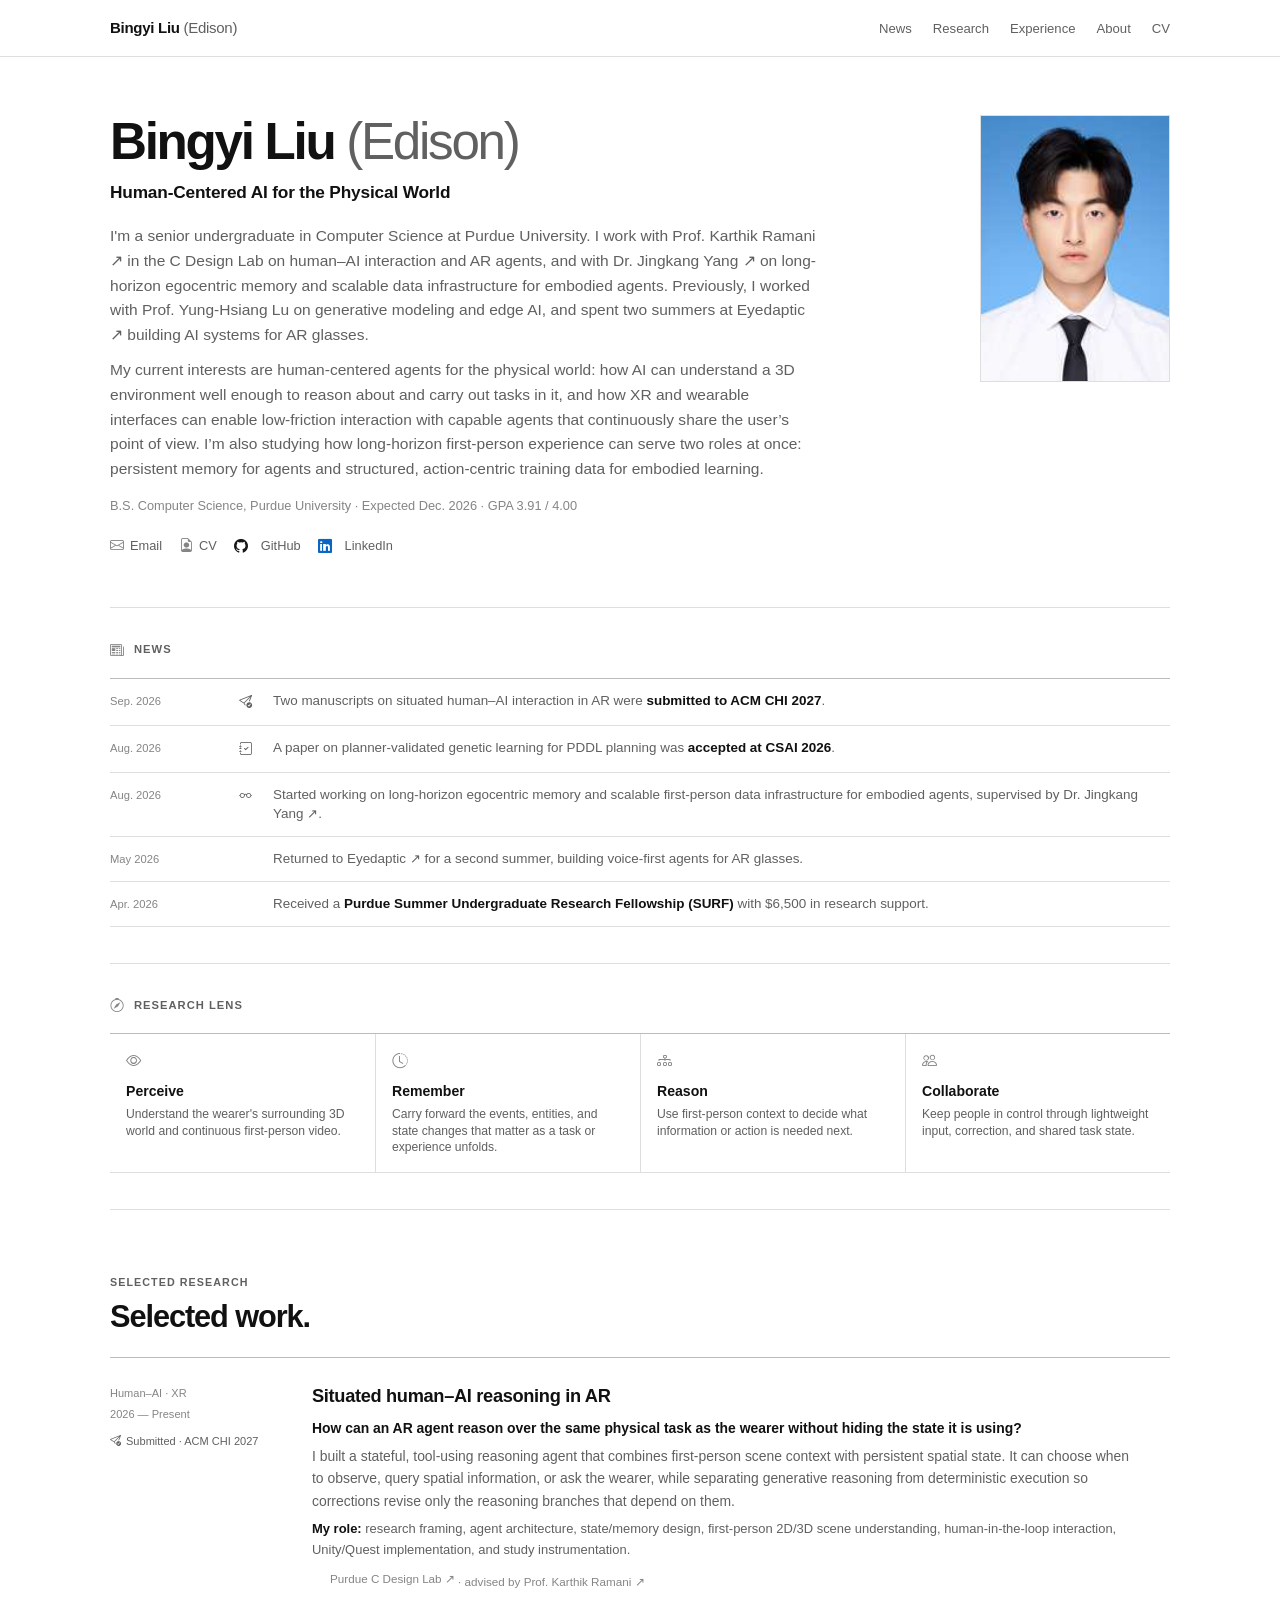
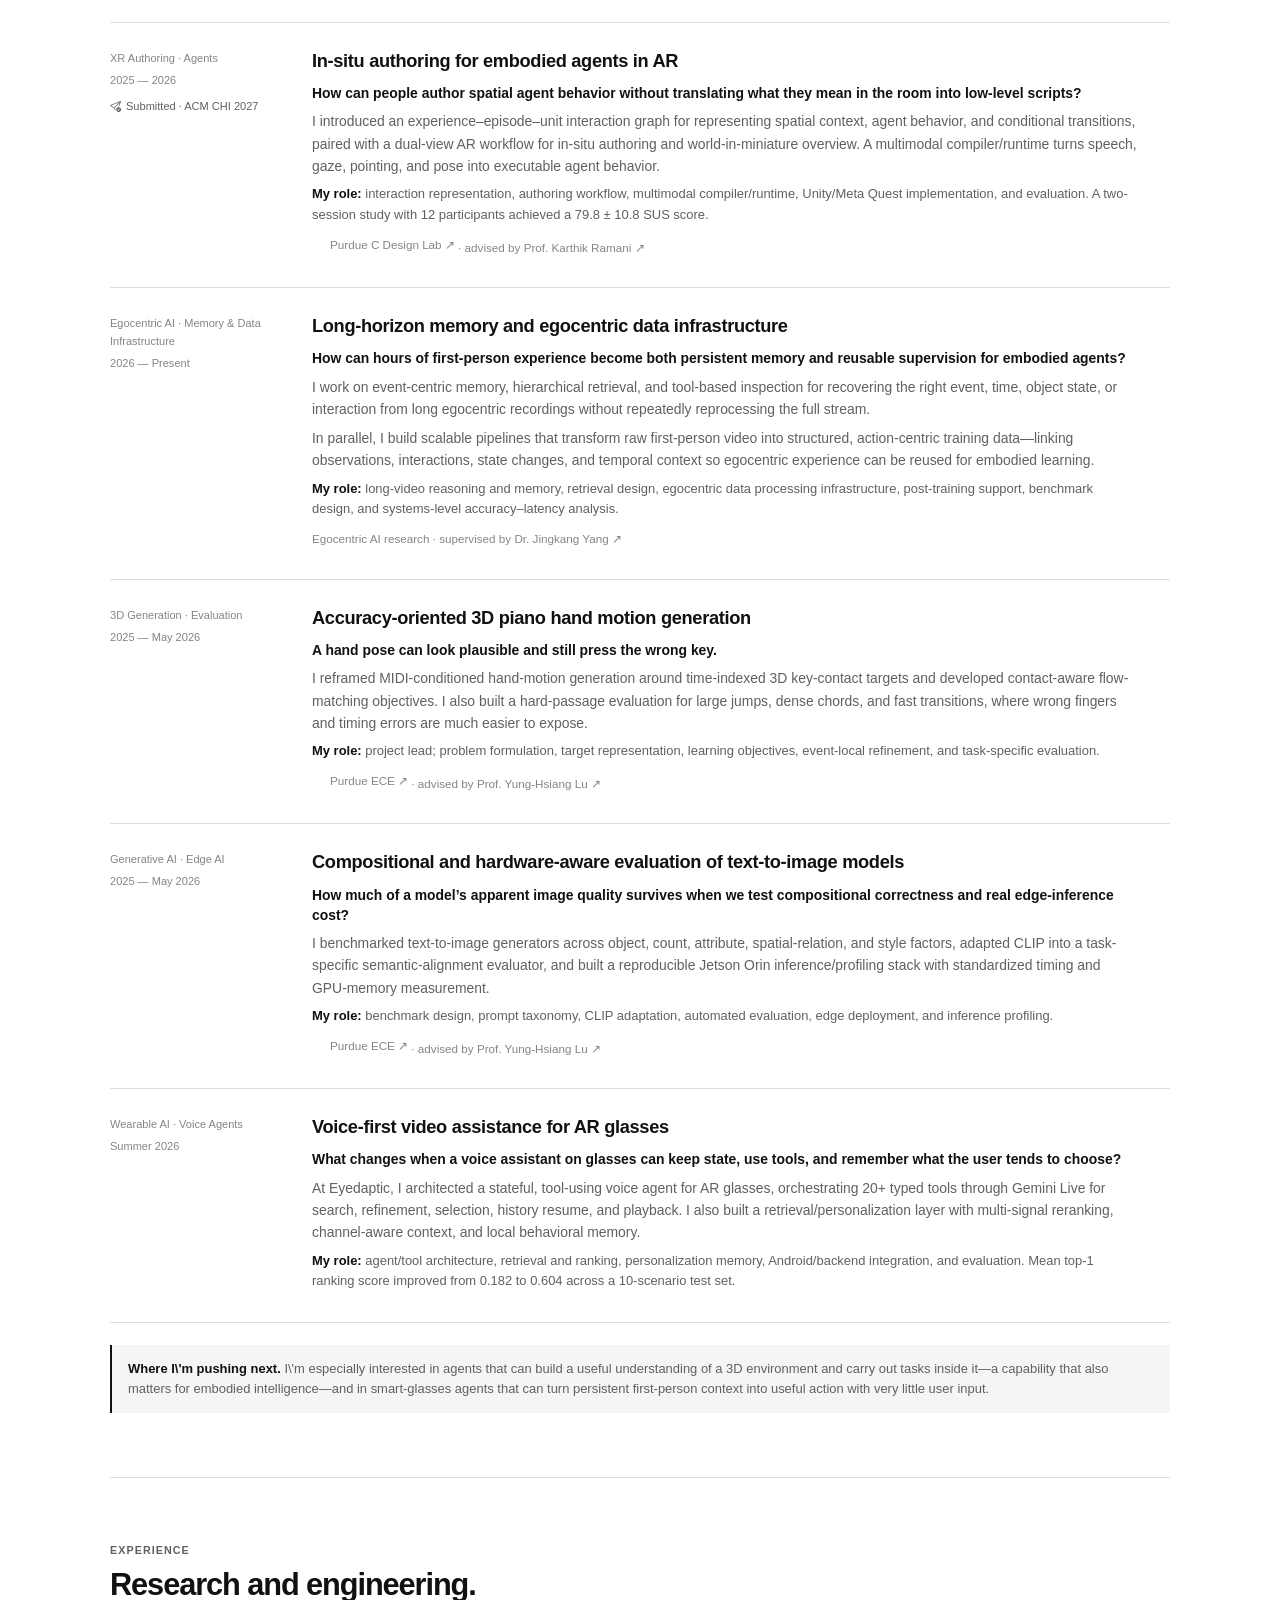
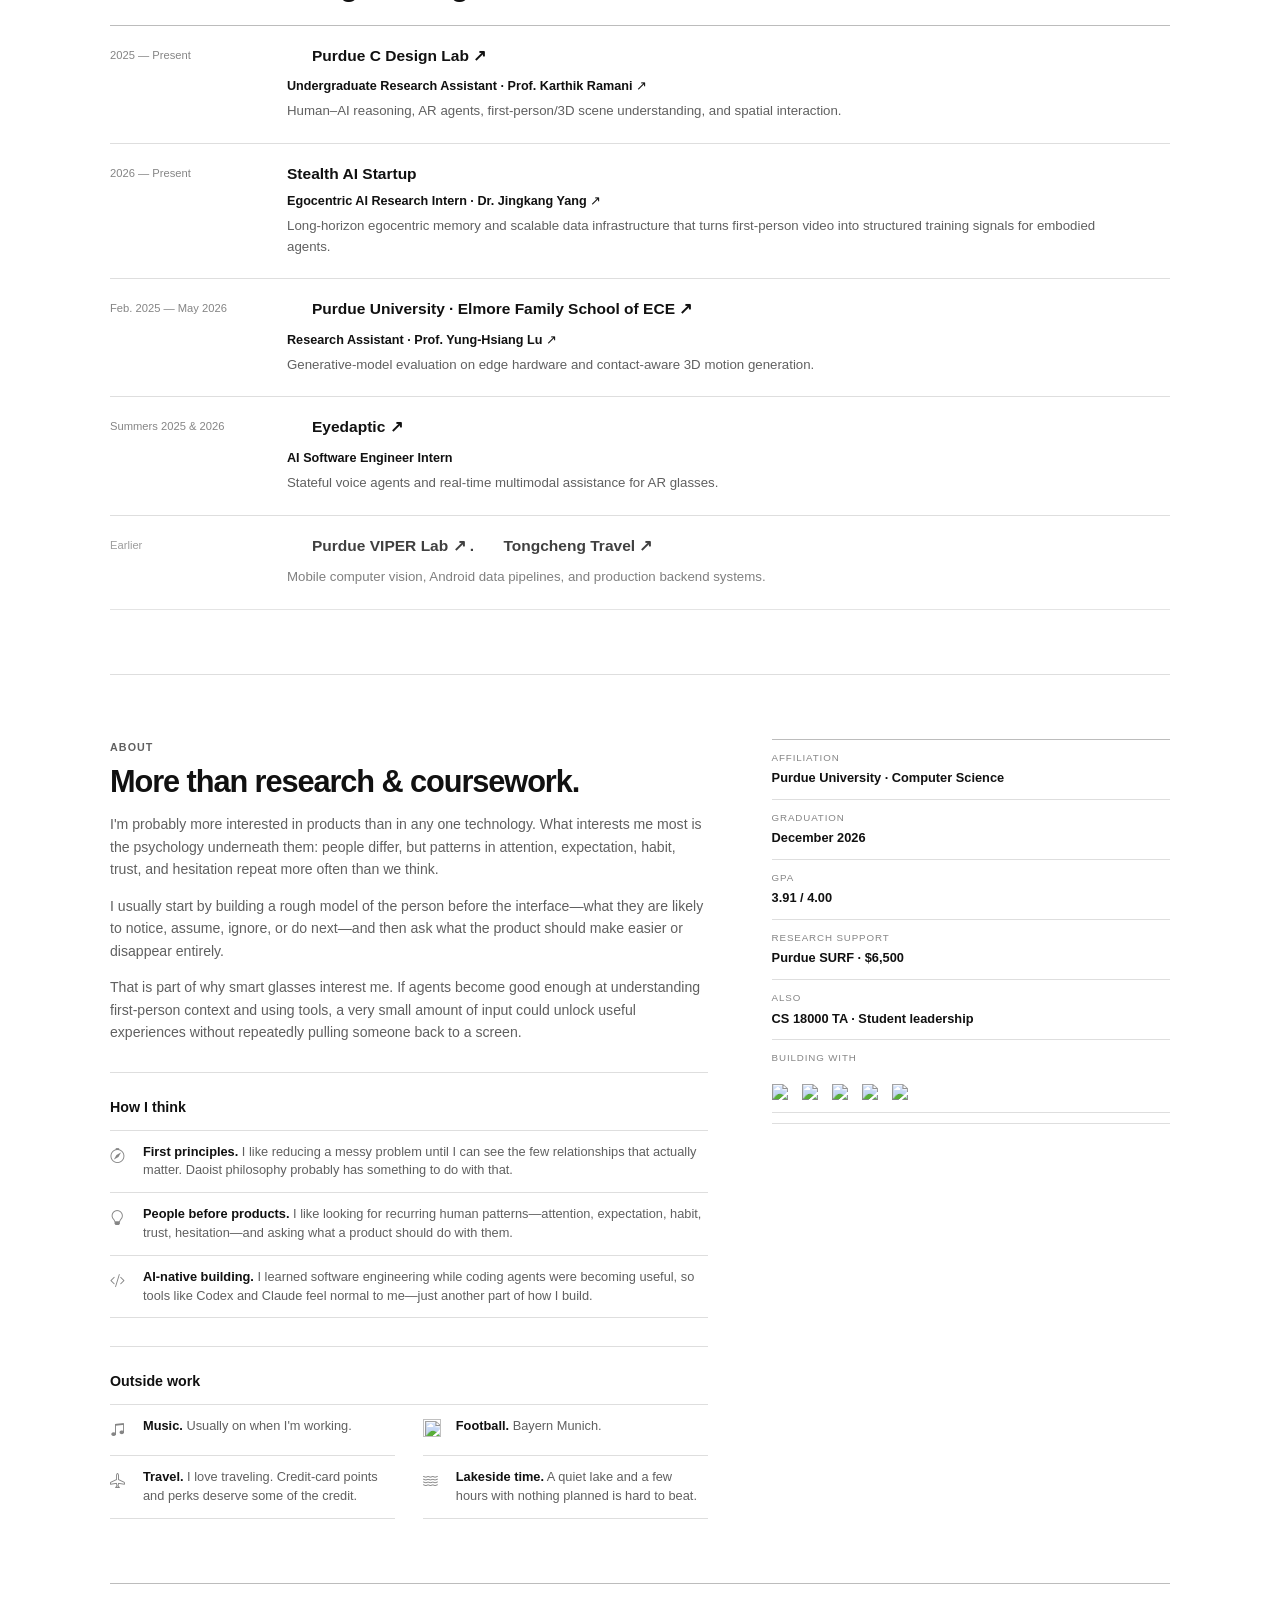
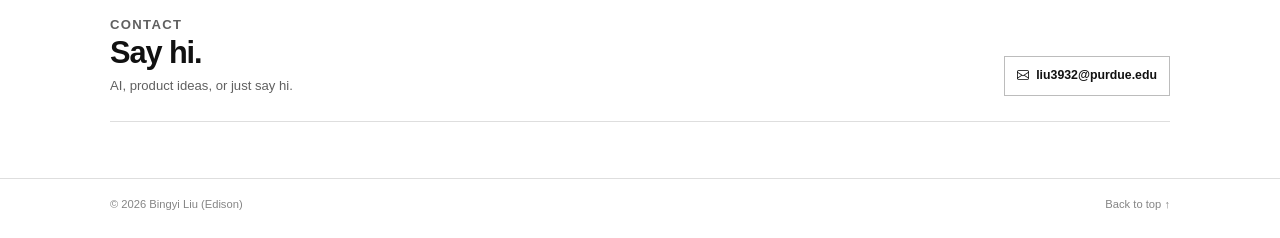
==== commit 147e9e40: "Sync static homepage copy with live site" ====
--- a/index.html
+++ b/index.html
@@ -89,10 +89,10 @@
     <section class="lens-section section-rule shell" aria-label="Research lens">
       <div class="section-label"><i class="bi bi-compass"></i><span>Research lens</span></div>
       <div class="lens-grid">
-        <div><i class="bi bi-eye"></i><strong>Perceive</strong><p>Find the right objects and ground them in the scene.</p></div>
-        <div><i class="bi bi-clock-history"></i><strong>Remember</strong><p>Keep the events and state changes that matter later.</p></div>
-        <div><i class="bi bi-diagram-3"></i><strong>Reason</strong><p>Retrieve evidence, check it, and decide what to do next.</p></div>
-        <div><i class="bi bi-people"></i><strong>Collaborate</strong><p>Let the user see, steer, and correct what matters.</p></div>
+        <div><i class="bi bi-eye"></i><strong>Perceive</strong><p>Understand the wearer\'s surrounding 3D world and continuous first-person video.</p></div>
+        <div><i class="bi bi-clock-history"></i><strong>Remember</strong><p>Carry forward the events, entities, and state changes that matter as a task or experience unfolds.</p></div>
+        <div><i class="bi bi-diagram-3"></i><strong>Reason</strong><p>Use first-person context to decide what information or action is needed next.</p></div>
+        <div><i class="bi bi-people"></i><strong>Collaborate</strong><p>Keep people in control through lightweight input, correction, and shared task state.</p></div>
       </div>
     </section>
 
@@ -103,12 +103,12 @@
 
       <div class="research-list">
         <article class="research-row">
-          <div class="research-meta"><span>Human–AI · XR</span><span>2026 — Present</span><span class="status"><i class="bi bi-hourglass-split"></i>Under review</span></div>
+          <div class="research-meta"><span>Human–AI · XR</span><span>2026 — Present</span><span class="status"><i class="bi bi-send-check"></i>Submitted · ACM CHI 2027</span></div>
           <div class="research-body">
             <h3>Situated human–AI reasoning in AR</h3>
-            <p class="research-question">An AR assistant can give plausible guidance while the user has no idea what it actually saw or what part of the scene its answer depends on.</p>
-            <p>I built a Quest-based prototype that keeps task-relevant observations, interpretations, and user corrections as explicit task state instead of burying everything in chat history. Visual claims are tied to detector-backed references and Quest geometry, and a correction only revises the parts of the task state that depend on it.</p>
-            <p class="role-line"><strong>My role:</strong> research framing, state representation, system architecture, perception and grounding, interaction design, Unity/Quest implementation, and study instrumentation.</p>
+            <p class="research-question">How can an AR agent reason over the same physical task as the wearer without hiding the state it is using?</p>
+            <p>I built a stateful, tool-using reasoning agent that combines first-person scene context with persistent spatial state. It can choose when to observe, query spatial information, or ask the wearer, while separating generative reasoning from deterministic execution so corrections revise only the reasoning branches that depend on them.</p>
+            <p class="role-line"><strong>My role:</strong> research framing, agent architecture, state/memory design, first-person 2D/3D scene understanding, human-in-the-loop interaction, Unity/Quest implementation, and study instrumentation.</p>
             <div class="context-line"><a class="org-link" href="https://engineering.purdue.edu/cdesign/wp/" target="_blank" rel="noopener"><img class="brand-mark" src="https://www.google.com/s2/favicons?domain=purdue.edu&sz=64" alt="" />Purdue C Design Lab ↗</a> · advised by <a href="https://engineering.purdue.edu/~ramani/wordpress/about/" target="_blank" rel="noopener">Prof. Karthik Ramani ↗</a></div>
           </div>
         </article>
@@ -117,9 +117,9 @@
           <div class="research-meta"><span>XR Authoring · Agents</span><span>2025 — 2026</span><span class="status"><i class="bi bi-hourglass-split"></i>Under review</span></div>
           <div class="research-body">
             <h3>In-situ authoring for embodied agents in AR</h3>
-            <p class="research-question">Desktop authoring gets awkward when an interaction depends on what someone is looking at, pointing to, or doing in the room.</p>
-            <p>I designed a dual-view workflow that lets creators define interactions in the physical scene while editing the larger task structure in a world-in-miniature. I also built the multimodal compiler/runtime that turns speech, gaze, pointing, and user pose into grounded references and executable agent behavior.</p>
-            <p class="role-line"><strong>My role:</strong> interaction concept, task representation, multimodal compiler/runtime, Unity/Meta Quest implementation, and evaluation. A two-session study with 12 participants achieved a 79.8 ± 10.8 SUS score.</p>
+            <p class="research-question">How can people author spatial agent behavior without translating what they mean in the room into low-level scripts?</p>
+            <p>I introduced an experience–episode–unit interaction graph for representing spatial context, agent behavior, and conditional transitions, paired with a dual-view AR workflow for in-situ authoring and world-in-miniature overview. A multimodal compiler/runtime turns speech, gaze, pointing, and pose into executable agent behavior.</p>
+            <p class="role-line"><strong>My role:</strong> interaction representation, authoring workflow, multimodal compiler/runtime, Unity/Meta Quest implementation, and evaluation.</p>
             <div class="context-line"><a class="org-link" href="https://engineering.purdue.edu/cdesign/wp/" target="_blank" rel="noopener"><img class="brand-mark" src="https://www.google.com/s2/favicons?domain=purdue.edu&sz=64" alt="" />Purdue C Design Lab ↗</a> · advised by <a href="https://engineering.purdue.edu/~ramani/wordpress/about/" target="_blank" rel="noopener">Prof. Karthik Ramani ↗</a></div>
           </div>
         </article>
@@ -137,23 +137,23 @@
         </article>
 
         <article class="research-row">
-          <div class="research-meta"><span>3D Generation · Evaluation</span><span>2025 — Present</span></div>
-          <div class="research-body">
-            <h3>Contact-aware 3D piano hand motion generation</h3>
+          <div class="research-meta"><span>3D Generation · Evaluation</span><span>2025 — May 2026</span></div>
+          <div class="research-body">
+            <h3>Accuracy-oriented 3D piano hand motion generation</h3>
             <p class="research-question">A hand pose can look plausible and still press the wrong key.</p>
             <p>I reframed MIDI-conditioned hand-motion generation around time-indexed 3D key-contact targets and developed contact-aware flow-matching objectives. I also built a hard-passage evaluation for large jumps, dense chords, and fast transitions, where wrong fingers and timing errors are much easier to expose.</p>
-            <p class="role-line"><strong>My role:</strong> problem formulation, target representation, learning objectives, event-local refinement, and task-specific evaluation.</p>
+            <p class="role-line"><strong>My role:</strong> project lead; problem formulation, target representation, learning objectives, event-local refinement, and task-specific evaluation.</p>
             <div class="context-line"><a class="org-link" href="https://engineering.purdue.edu/ECE/" target="_blank" rel="noopener"><img class="brand-mark" src="https://www.google.com/s2/favicons?domain=purdue.edu&sz=64" alt="" />Purdue ECE ↗</a> · advised by <a href="https://engineering.purdue.edu/ECE/People/Faculty/ptProfile?group_id=2571&resource_id=3355" target="_blank" rel="noopener">Prof. Yung-Hsiang Lu ↗</a></div>
           </div>
         </article>
 
         <article class="research-row">
-          <div class="research-meta"><span>Generative AI · Edge AI</span><span>2025 — Present</span></div>
-          <div class="research-body">
-            <h3>Hardware-aware evaluation of text-to-image models</h3>
-            <p class="research-question">A model can win on image quality and still be a bad choice once you run it on an edge device.</p>
-            <p>I built a benchmark for seven text-to-image models that puts semantic alignment and perceptual quality next to end-to-end latency and peak GPU memory. I deployed every model on NVIDIA Jetson Orin so the quality-versus-cost trade-off is measured on the same hardware.</p>
-            <p class="role-line"><strong>My role:</strong> benchmark design, prompt taxonomy, automated evaluators, edge deployment, and systems profiling.</p>
+          <div class="research-meta"><span>Generative AI · Edge AI</span><span>2025 — May 2026</span></div>
+          <div class="research-body">
+            <h3>Compositional and hardware-aware evaluation of text-to-image models</h3>
+            <p class="research-question">How much of a model’s apparent image quality survives when we test compositional correctness and real edge-inference cost?</p>
+            <p>I benchmarked text-to-image generators across object, count, attribute, spatial-relation, and style factors, adapted CLIP into a task-specific semantic-alignment evaluator, and built a reproducible Jetson Orin inference/profiling stack with standardized timing and GPU-memory measurement.</p>
+            <p class="role-line"><strong>My role:</strong> benchmark design, prompt taxonomy, CLIP adaptation, automated evaluation, edge deployment, and inference profiling.</p>
             <div class="context-line"><a class="org-link" href="https://engineering.purdue.edu/ECE/" target="_blank" rel="noopener"><img class="brand-mark" src="https://www.google.com/s2/favicons?domain=purdue.edu&sz=64" alt="" />Purdue ECE ↗</a> · advised by <a href="https://engineering.purdue.edu/ECE/People/Faculty/ptProfile?group_id=2571&resource_id=3355" target="_blank" rel="noopener">Prof. Yung-Hsiang Lu ↗</a></div>
           </div>
         </article>
@@ -163,22 +163,22 @@
           <div class="research-body">
             <h3>Voice-first video assistance for AR glasses</h3>
             <p class="research-question">On glasses, a vague voice request can't always fall back to a search-results screen.</p>
-            <p>At <a href="https://eyedaptic.com/" target="_blank" rel="noopener">Eyedaptic ↗</a>, I built an assistant that handles search, clarification, selection, resume, and playback through voice and typed tools. I also designed a two-stage retrieval and reranking pipeline over candidate videos, metadata, channel context, and local behavioral memory.</p>
-            <p class="role-line"><strong>My role:</strong> agent/tool architecture, retrieval and ranking, personalization memory, Android/backend integration, and scenario evaluation. Mean top-1 score improved from 0.182 to 0.604 across a 10-scenario test set.</p>
-          </div>
-        </article>
-      </div>
-
-      <div class="prototype-note"><i class="bi bi-tools"></i><strong>Prototype work.</strong> I also build small smart-glasses agents to test ideas around visual grounding, cross-frame retrieval, and tool execution before deciding whether they are worth turning into a larger study.</div>
+            <p>At <a href="https://eyedaptic.com/" target="_blank" rel="noopener">Eyedaptic ↗</a>, I architected a stateful, tool-using voice agent for AR glasses, using typed tools for search, refinement, selection, history resume, and playback. I also built a retrieval and personalization layer with multi-signal reranking, channel-aware context, and local behavioral memory.</p>
+            <p class="role-line"><strong>My role:</strong> agent/tool architecture, retrieval and ranking, personalization memory, Android/backend integration, and evaluation.</p>
+          </div>
+        </article>
+      </div>
+
+      <div class="direction-note"><strong>Where I\'m pushing next.</strong> I\'m especially interested in agents that can build a useful understanding of a 3D environment and carry out tasks inside it—a capability that also matters for embodied intelligence—and in smart-glasses agents that can turn persistent first-person context into useful action with very little user input.</div>
     </section>
 
     <section class="section section-rule shell" id="experience">
       <div class="section-head compact-head"><div><p class="eyebrow">Experience</p><h2>Research and engineering.</h2></div></div>
       <div class="experience-list">
-        <article class="experience-item"><div class="experience-when">2025 — Present</div><div><h3><a class="org-link" href="https://engineering.purdue.edu/cdesign/wp/" target="_blank" rel="noopener"><img class="brand-mark" src="https://www.google.com/s2/favicons?domain=purdue.edu&sz=64" alt="" />Purdue C Design Lab ↗</a></h3><p class="role">Undergraduate Research Assistant · <a href="https://engineering.purdue.edu/~ramani/wordpress/about/" target="_blank" rel="noopener">Prof. Karthik Ramani ↗</a></p><p>AR, human–AI interaction, spatial grounding, and agent authoring.</p></div></article>
+        <article class="experience-item"><div class="experience-when">2025 — Present</div><div><h3><a class="org-link" href="https://engineering.purdue.edu/cdesign/wp/" target="_blank" rel="noopener"><img class="brand-mark" src="https://www.google.com/s2/favicons?domain=purdue.edu&sz=64" alt="" />Purdue C Design Lab ↗</a></h3><p class="role">Undergraduate Research Assistant · <a href="https://engineering.purdue.edu/~ramani/wordpress/about/" target="_blank" rel="noopener">Prof. Karthik Ramani ↗</a></p><p>Human–AI reasoning, AR agents, first-person/3D scene understanding, and spatial interaction.</p></div></article>
         <article class="experience-item"><div class="experience-when">2026 — Present</div><div><h3>Stealth AI Startup</h3><p class="role">Egocentric AI Research Intern · <a href="https://jingkangyang.com/" target="_blank" rel="noopener">Dr. Jingkang Yang ↗</a></p><p>Long-horizon egocentric memory and scalable data infrastructure that turns first-person video into structured training signals for embodied agents.</p></div></article>
-        <article class="experience-item"><div class="experience-when">2025 — Present</div><div><h3><a class="org-link" href="https://engineering.purdue.edu/ECE/" target="_blank" rel="noopener"><img class="brand-mark" src="https://www.google.com/s2/favicons?domain=purdue.edu&sz=64" alt="" />Purdue University · Elmore Family School of ECE ↗</a></h3><p class="role">Research Assistant · <a href="https://engineering.purdue.edu/ECE/People/Faculty/ptProfile?group_id=2571&resource_id=3355" target="_blank" rel="noopener">Prof. Yung-Hsiang Lu ↗</a></p><p>Generative-model evaluation on edge hardware and contact-aware 3D motion generation.</p></div></article>
-        <article class="experience-item"><div class="experience-when">Summers 2025 & 2026</div><div><h3><a class="org-link" href="https://eyedaptic.com/" target="_blank" rel="noopener"><img class="brand-mark" src="https://www.google.com/s2/favicons?domain=eyedaptic.com&sz=64" alt="" />Eyedaptic ↗</a></h3><p class="role">AI Software Engineer Intern</p><p>Voice-first and multimodal AI features for AR glasses.</p></div></article>
+        <article class="experience-item"><div class="experience-when">Feb. 2025 — May 2026</div><div><h3><a class="org-link" href="https://engineering.purdue.edu/ECE/" target="_blank" rel="noopener"><img class="brand-mark" src="https://www.google.com/s2/favicons?domain=purdue.edu&sz=64" alt="" />Purdue University · Elmore Family School of ECE ↗</a></h3><p class="role">Research Assistant · <a href="https://engineering.purdue.edu/ECE/People/Faculty/ptProfile?group_id=2571&resource_id=3355" target="_blank" rel="noopener">Prof. Yung-Hsiang Lu ↗</a></p><p>Generative-model evaluation on edge hardware and contact-aware 3D motion generation.</p></div></article>
+        <article class="experience-item"><div class="experience-when">Summers 2025 & 2026</div><div><h3><a class="org-link" href="https://eyedaptic.com/" target="_blank" rel="noopener"><img class="brand-mark" src="https://www.google.com/s2/favicons?domain=eyedaptic.com&sz=64" alt="" />Eyedaptic ↗</a></h3><p class="role">AI Software Engineer Intern</p><p>Stateful voice agents and real-time multimodal assistance for AR glasses.</p></div></article>
         <article class="experience-item subdued"><div class="experience-when">Earlier</div><div><h3><a class="org-link" href="https://engineering.purdue.edu/~ips/" target="_blank" rel="noopener"><img class="brand-mark" src="https://www.google.com/s2/favicons?domain=purdue.edu&sz=64" alt="" />Purdue VIPER Lab ↗</a> · <a class="org-link" href="https://www.tongchengir.com/en/" target="_blank" rel="noopener"><img class="brand-mark" src="https://www.google.com/s2/favicons?domain=tongchengir.com&sz=64" alt="" />Tongcheng Travel ↗</a></h3><p>Mobile computer vision, Android data pipelines, and production backend systems.</p></div></article>
       </div>
     </section>
@@ -188,9 +188,9 @@
         <div class="about-copy">
           <p class="eyebrow">About</p>
           <h2>More than research &amp; coursework.</h2>
-          <p>I'm probably more interested in products than in any one technology. What interests me most is the psychology underneath them. People are different, but many patterns repeat: what draws attention, what feels familiar, how expectations form, when uncertainty turns into friction, and why some interactions feel obvious while others do not.</p>
-          <p>When I think about a product, I usually start there. I try to build a rough model of the person before the interface—what they are likely to notice, assume, trust, ignore, or do next—and then design around those tendencies.</p>
-          <p>I also like taking ideas end to end, because building is a good way to test whether that model of the person was actually right.</p>
+          <p>I'm probably more interested in products than in any one technology. What interests me most is the psychology underneath them: people differ, but patterns in attention, expectation, habit, trust, and hesitation repeat more often than we think.</p>
+          <p>I usually start by building a rough model of the person before the interface—what they are likely to notice, assume, ignore, or do next—and then ask what the product should make easier or disappear entirely.</p>
+          <p>That is part of why smart glasses interest me. If agents become good enough at understanding first-person context and using tools, a very small amount of input could unlock useful experiences without repeatedly pulling someone back to a screen.</p>
 
           <div class="personal-block">
             <h3>How I think</h3>
@@ -206,7 +206,7 @@
             <div class="personal-grid">
               <div><i class="bi bi-music-note-beamed"></i><p><strong>Music.</strong> Usually on when I'm working.</p></div>
               <div><img class="club-mark" src="https://www.google.com/s2/favicons?domain=fcbayern.com&sz=64" alt="" /><p><strong>Football.</strong> Bayern Munich.</p></div>
-              <div><i class="bi bi-airplane"></i><p><strong>Travel.</strong> I travel whenever I can. I like seeing how different places solve the same everyday problems.</p></div>
+              <div><i class="bi bi-airplane"></i><p><strong>Travel.</strong> I love traveling. Credit-card points and perks deserve some of the credit.</p></div>
               <div><i class="bi bi-water"></i><p><strong>Lakeside time.</strong> A quiet lake and a few hours with nothing planned is hard to beat.</p></div>
             </div>
           </div>
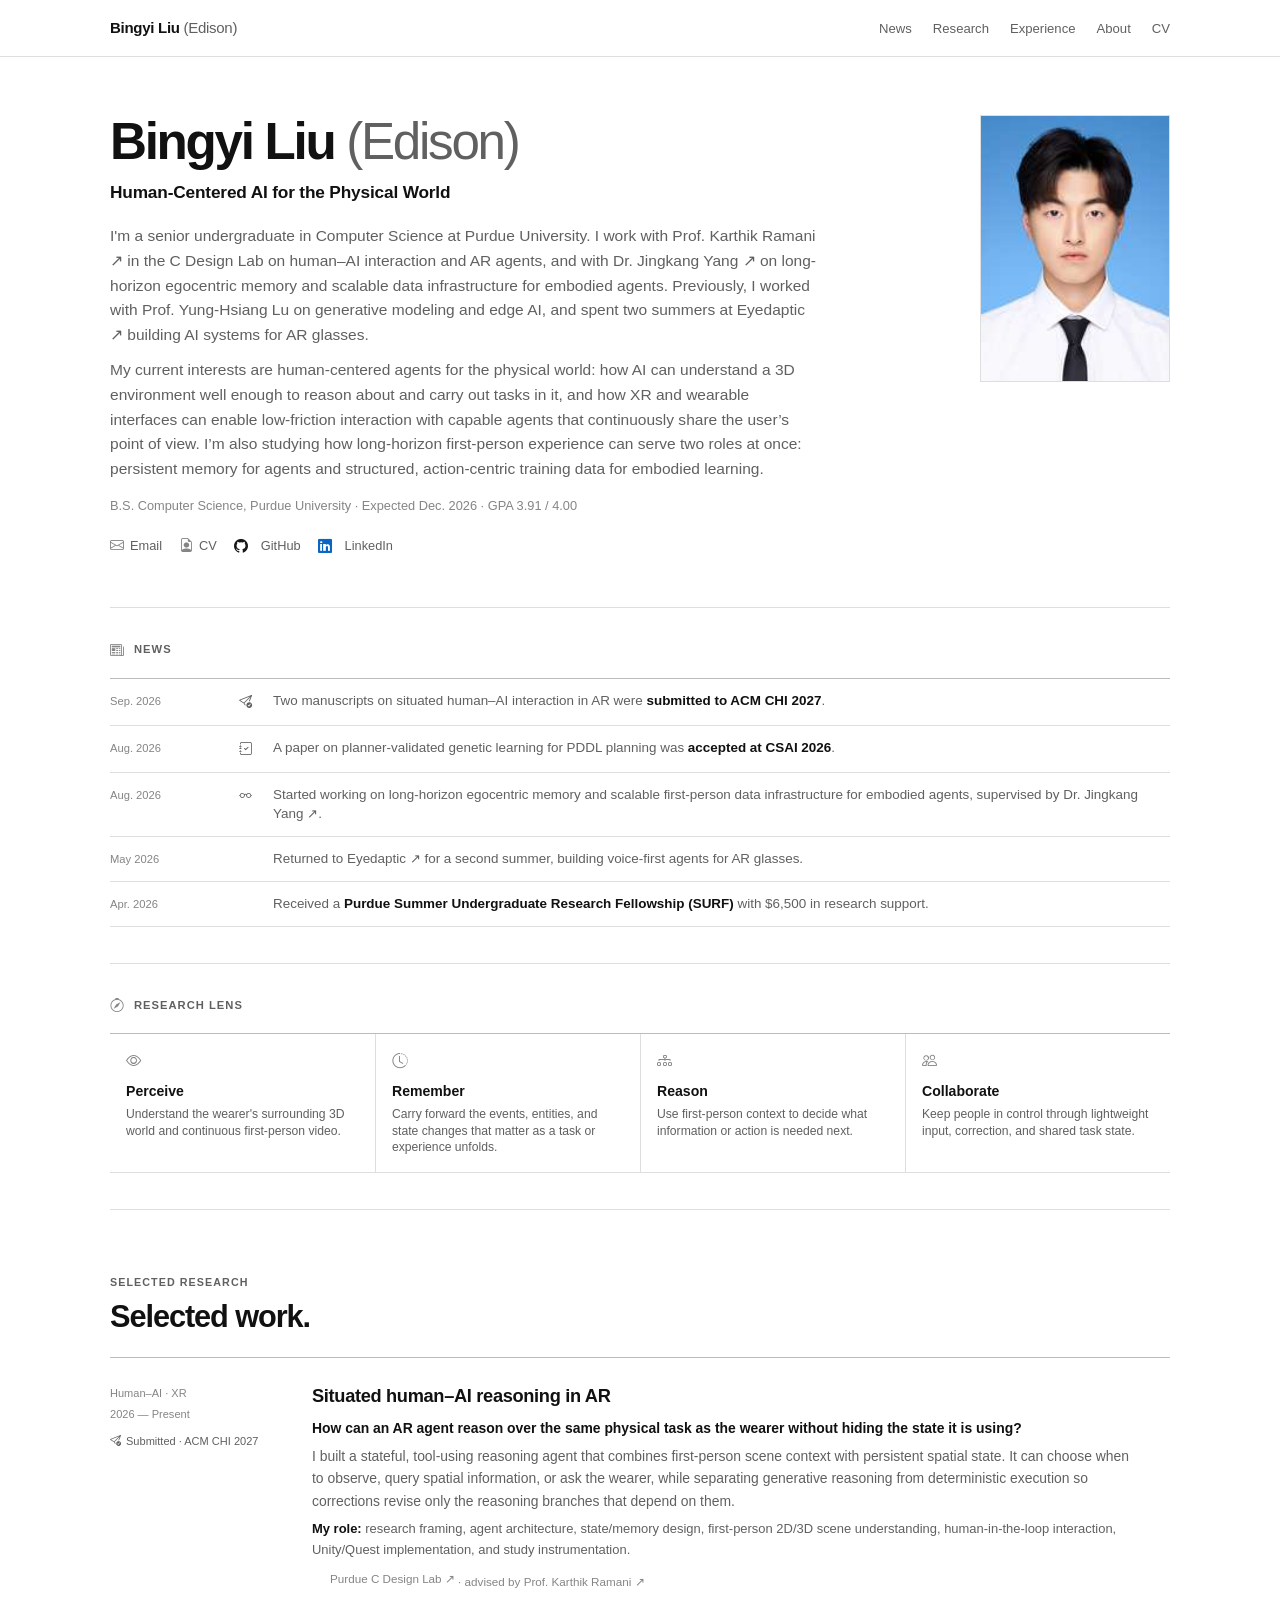
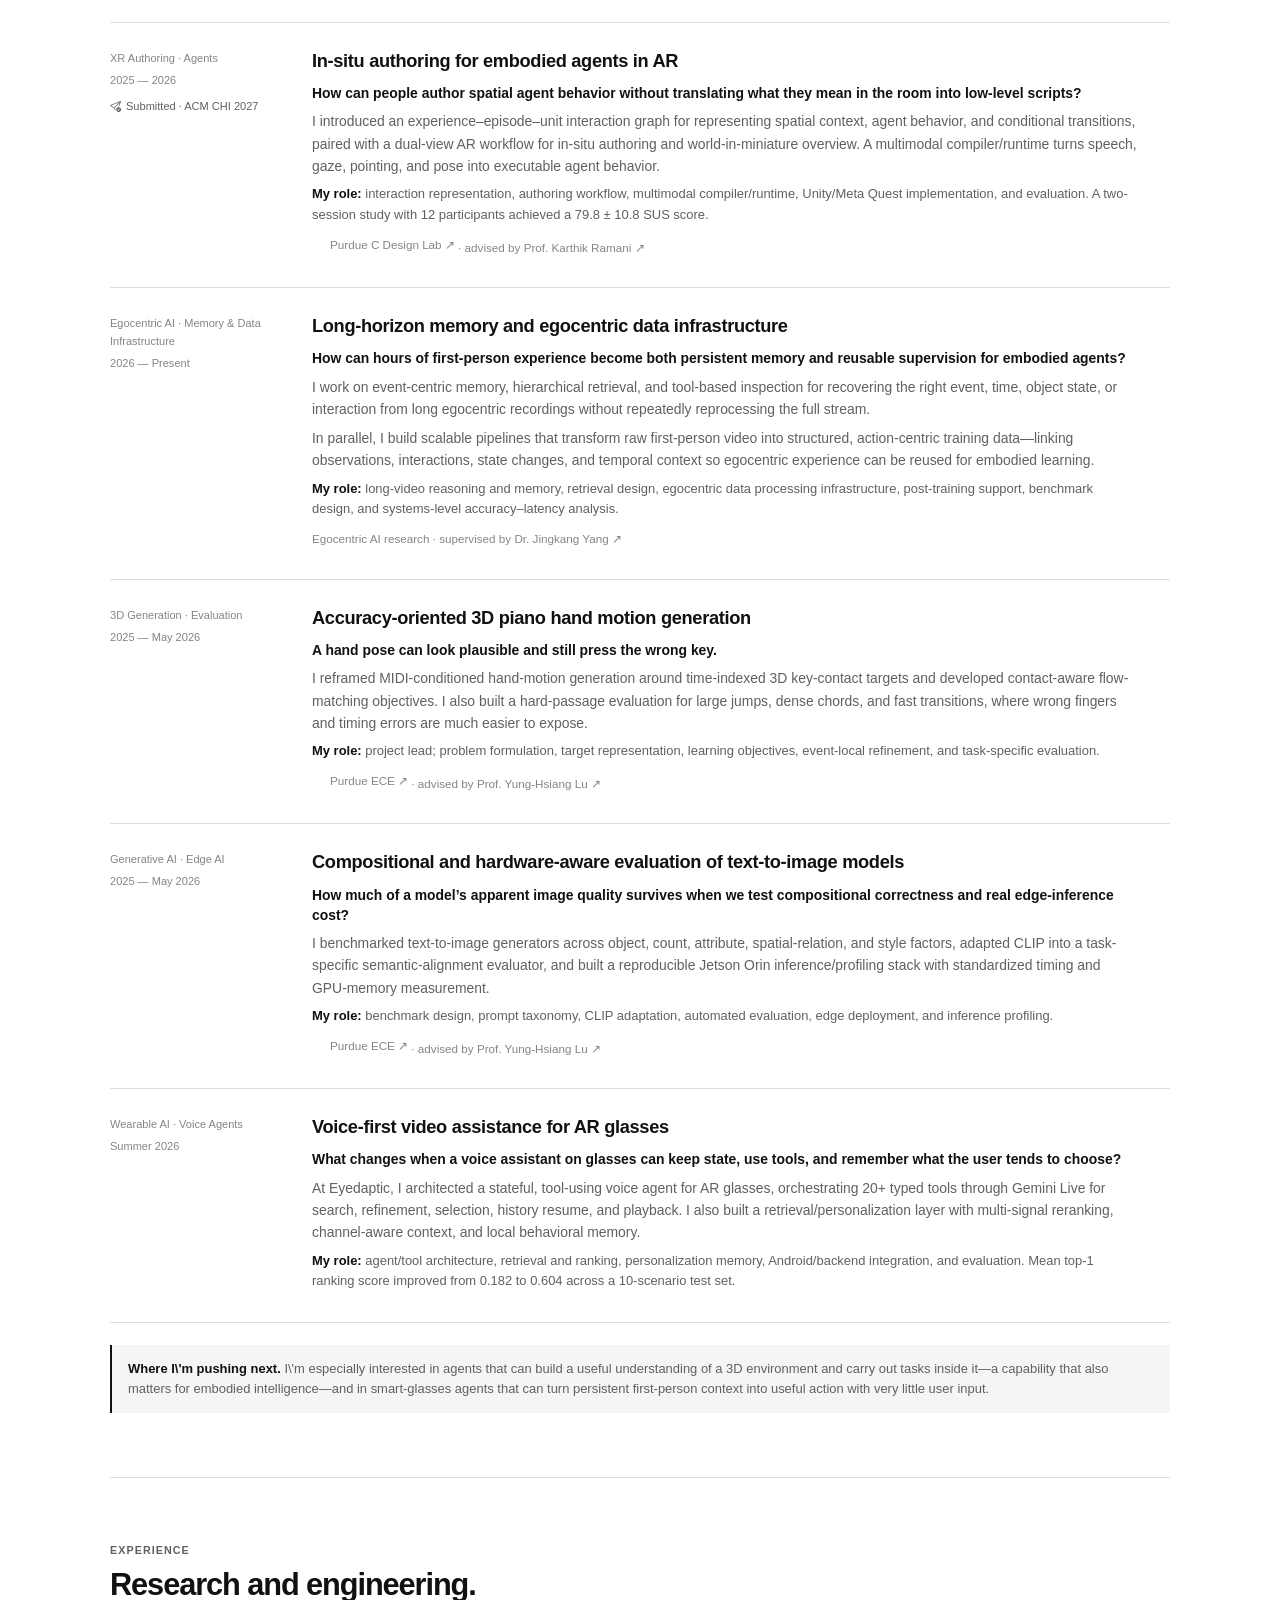
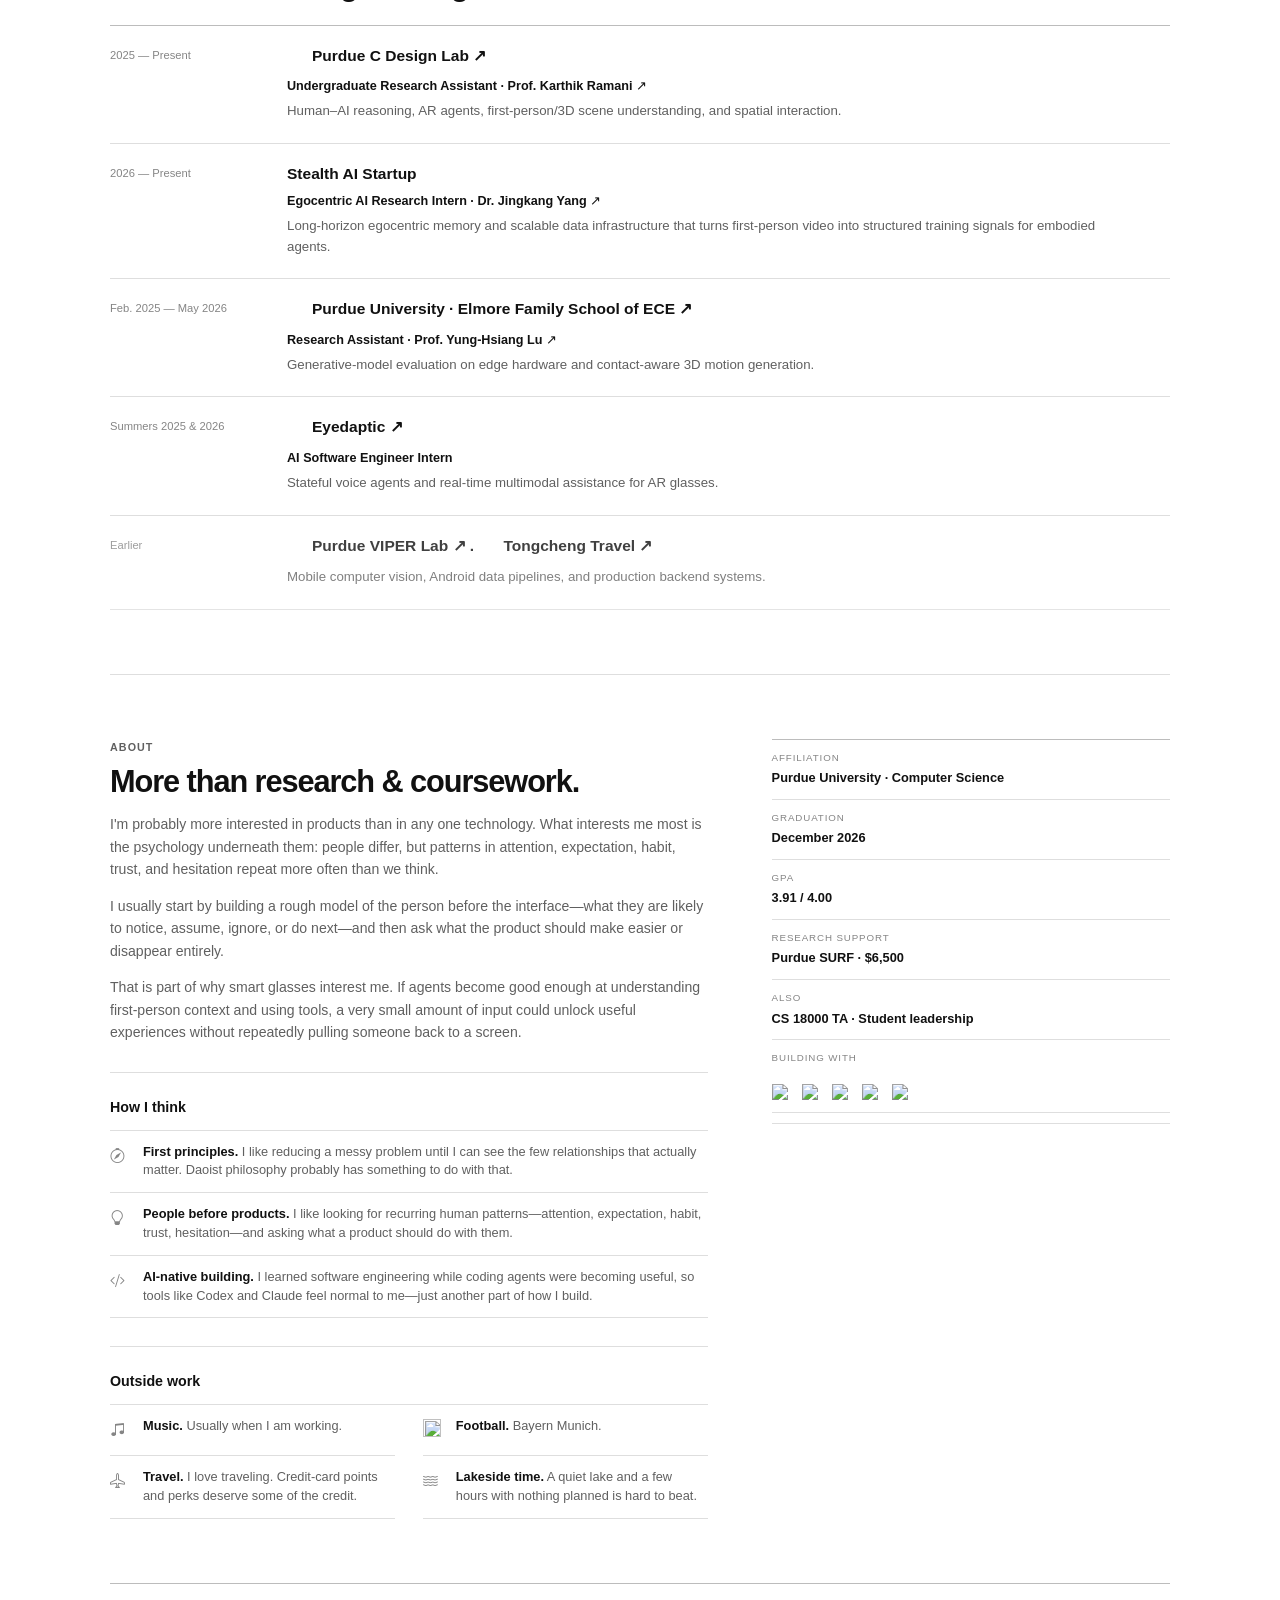
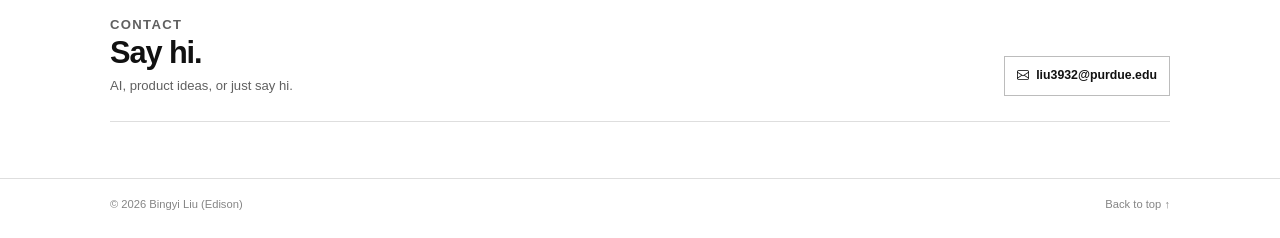
==== commit 01a5e6e0: "Finish syncing static homepage content" ====
--- a/index.html
+++ b/index.html
@@ -79,10 +79,11 @@
     <section class="news-section section-rule shell" id="news">
       <div class="section-label"><i class="bi bi-newspaper"></i><span>News</span></div>
       <div class="news-list">
+        <div class="news-row"><time>Sep. 2026</time><i class="bi bi-send-check"></i><p>Two manuscripts on situated human–AI interaction in AR were <strong>submitted to ACM CHI 2027</strong>.</p></div>
+        <div class="news-row"><time>Aug. 2026</time><i class="bi bi-journal-check"></i><p>A paper on planner-validated genetic learning for PDDL planning was <strong>accepted at CSAI 2026</strong>.</p></div>
         <div class="news-row"><time>Aug. 2026</time><i class="bi bi-eyeglasses"></i><p>Started working on long-horizon egocentric memory and scalable first-person data infrastructure for embodied agents, supervised by <a href="https://jingkangyang.com/" target="_blank" rel="noopener">Dr. Jingkang Yang ↗</a>.</p></div>
-        <div class="news-row"><time>2026</time><i class="bi bi-hourglass-split"></i><p>Two manuscripts on human–AI interaction in AR are <strong>under review</strong>.</p></div>
-        <div class="news-row"><time>Summer 2026</time><img class="news-brand" src="https://www.google.com/s2/favicons?domain=eyedaptic.com&sz=64" alt="" /><p>Returned to <a href="https://eyedaptic.com/" target="_blank" rel="noopener">Eyedaptic ↗</a> to build voice-first AI features for AR glasses.</p></div>
-        <div class="news-row"><time>2026</time><img class="news-brand" src="https://www.google.com/s2/favicons?domain=purdue.edu&sz=64" alt="" /><p>Received a <strong>Purdue Summer Undergraduate Research Fellowship (SURF)</strong> with $6,500 in research support.</p></div>
+        <div class="news-row"><time>May 2026</time><img class="news-brand" src="https://www.google.com/s2/favicons?domain=eyedaptic.com&sz=64" alt="" /><p>Returned to <a href="https://eyedaptic.com/" target="_blank" rel="noopener">Eyedaptic ↗</a> for a second summer, building voice-first agents for AR glasses.</p></div>
+        <div class="news-row"><time>Apr. 2026</time><img class="news-brand" src="https://www.google.com/s2/favicons?domain=purdue.edu&sz=64" alt="" /><p>Received a <strong>Purdue Summer Undergraduate Research Fellowship (SURF)</strong> with $6,500 in research support.</p></div>
       </div>
     </section>
 
@@ -114,7 +115,7 @@
         </article>
 
         <article class="research-row">
-          <div class="research-meta"><span>XR Authoring · Agents</span><span>2025 — 2026</span><span class="status"><i class="bi bi-hourglass-split"></i>Under review</span></div>
+          <div class="research-meta"><span>XR Authoring · Agents</span><span>2025 — 2026</span><span class="status"><i class="bi bi-send-check"></i>Submitted · ACM CHI 2027</span></div>
           <div class="research-body">
             <h3>In-situ authoring for embodied agents in AR</h3>
             <p class="research-question">How can people author spatial agent behavior without translating what they mean in the room into low-level scripts?</p>
@@ -162,7 +163,7 @@
           <div class="research-meta"><span>Wearable AI · Voice Agents</span><span>Summer 2026</span></div>
           <div class="research-body">
             <h3>Voice-first video assistance for AR glasses</h3>
-            <p class="research-question">On glasses, a vague voice request can't always fall back to a search-results screen.</p>
+            <p class="research-question">What changes when a voice assistant on glasses can keep state, use tools, and remember what the user tends to choose?</p>
             <p>At <a href="https://eyedaptic.com/" target="_blank" rel="noopener">Eyedaptic ↗</a>, I architected a stateful, tool-using voice agent for AR glasses, using typed tools for search, refinement, selection, history resume, and playback. I also built a retrieval and personalization layer with multi-signal reranking, channel-aware context, and local behavioral memory.</p>
             <p class="role-line"><strong>My role:</strong> agent/tool architecture, retrieval and ranking, personalization memory, Android/backend integration, and evaluation.</p>
           </div>
@@ -204,7 +205,7 @@
           <div class="personal-block">
             <h3>Outside work</h3>
             <div class="personal-grid">
-              <div><i class="bi bi-music-note-beamed"></i><p><strong>Music.</strong> Usually on when I'm working.</p></div>
+              <div><i class="bi bi-music-note-beamed"></i><p><strong>Music.</strong> Usually when I am working.</p></div>
               <div><img class="club-mark" src="https://www.google.com/s2/favicons?domain=fcbayern.com&sz=64" alt="" /><p><strong>Football.</strong> Bayern Munich.</p></div>
               <div><i class="bi bi-airplane"></i><p><strong>Travel.</strong> I love traveling. Credit-card points and perks deserve some of the credit.</p></div>
               <div><i class="bi bi-water"></i><p><strong>Lakeside time.</strong> A quiet lake and a few hours with nothing planned is hard to beat.</p></div>
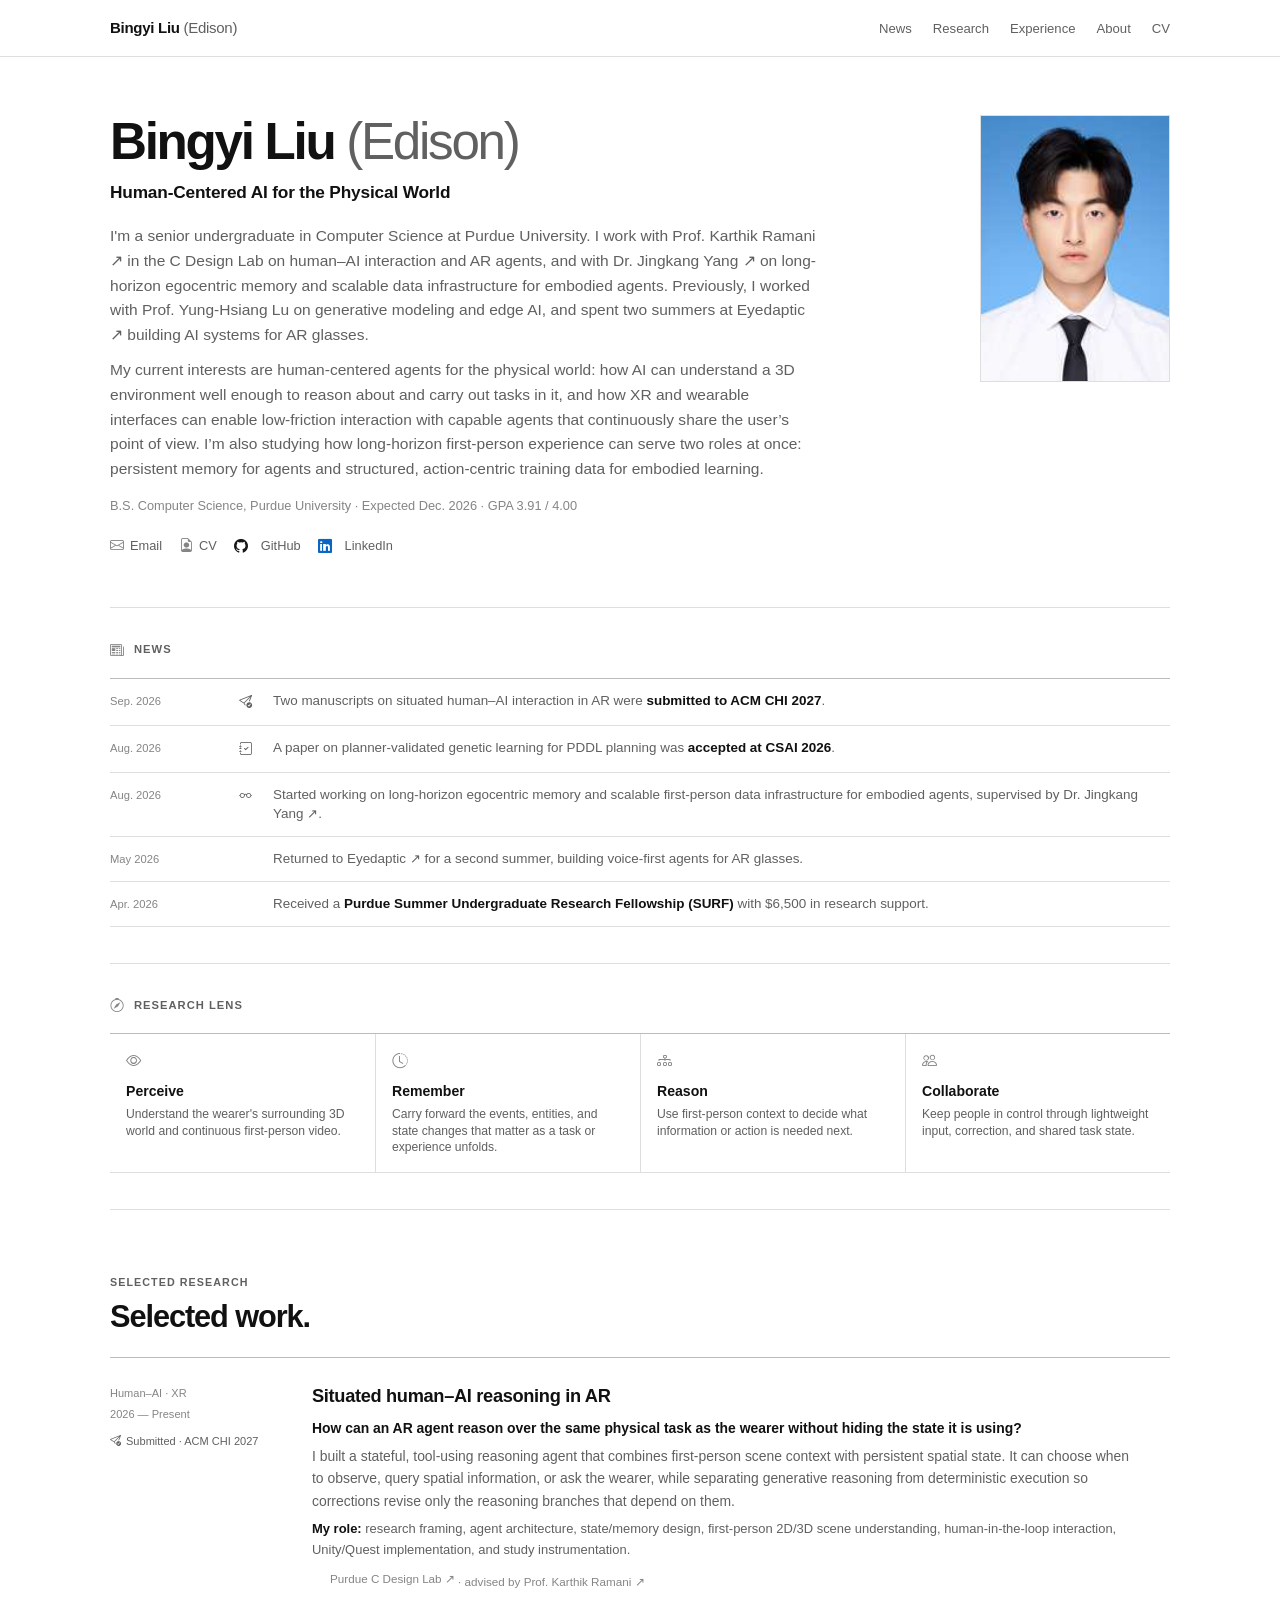
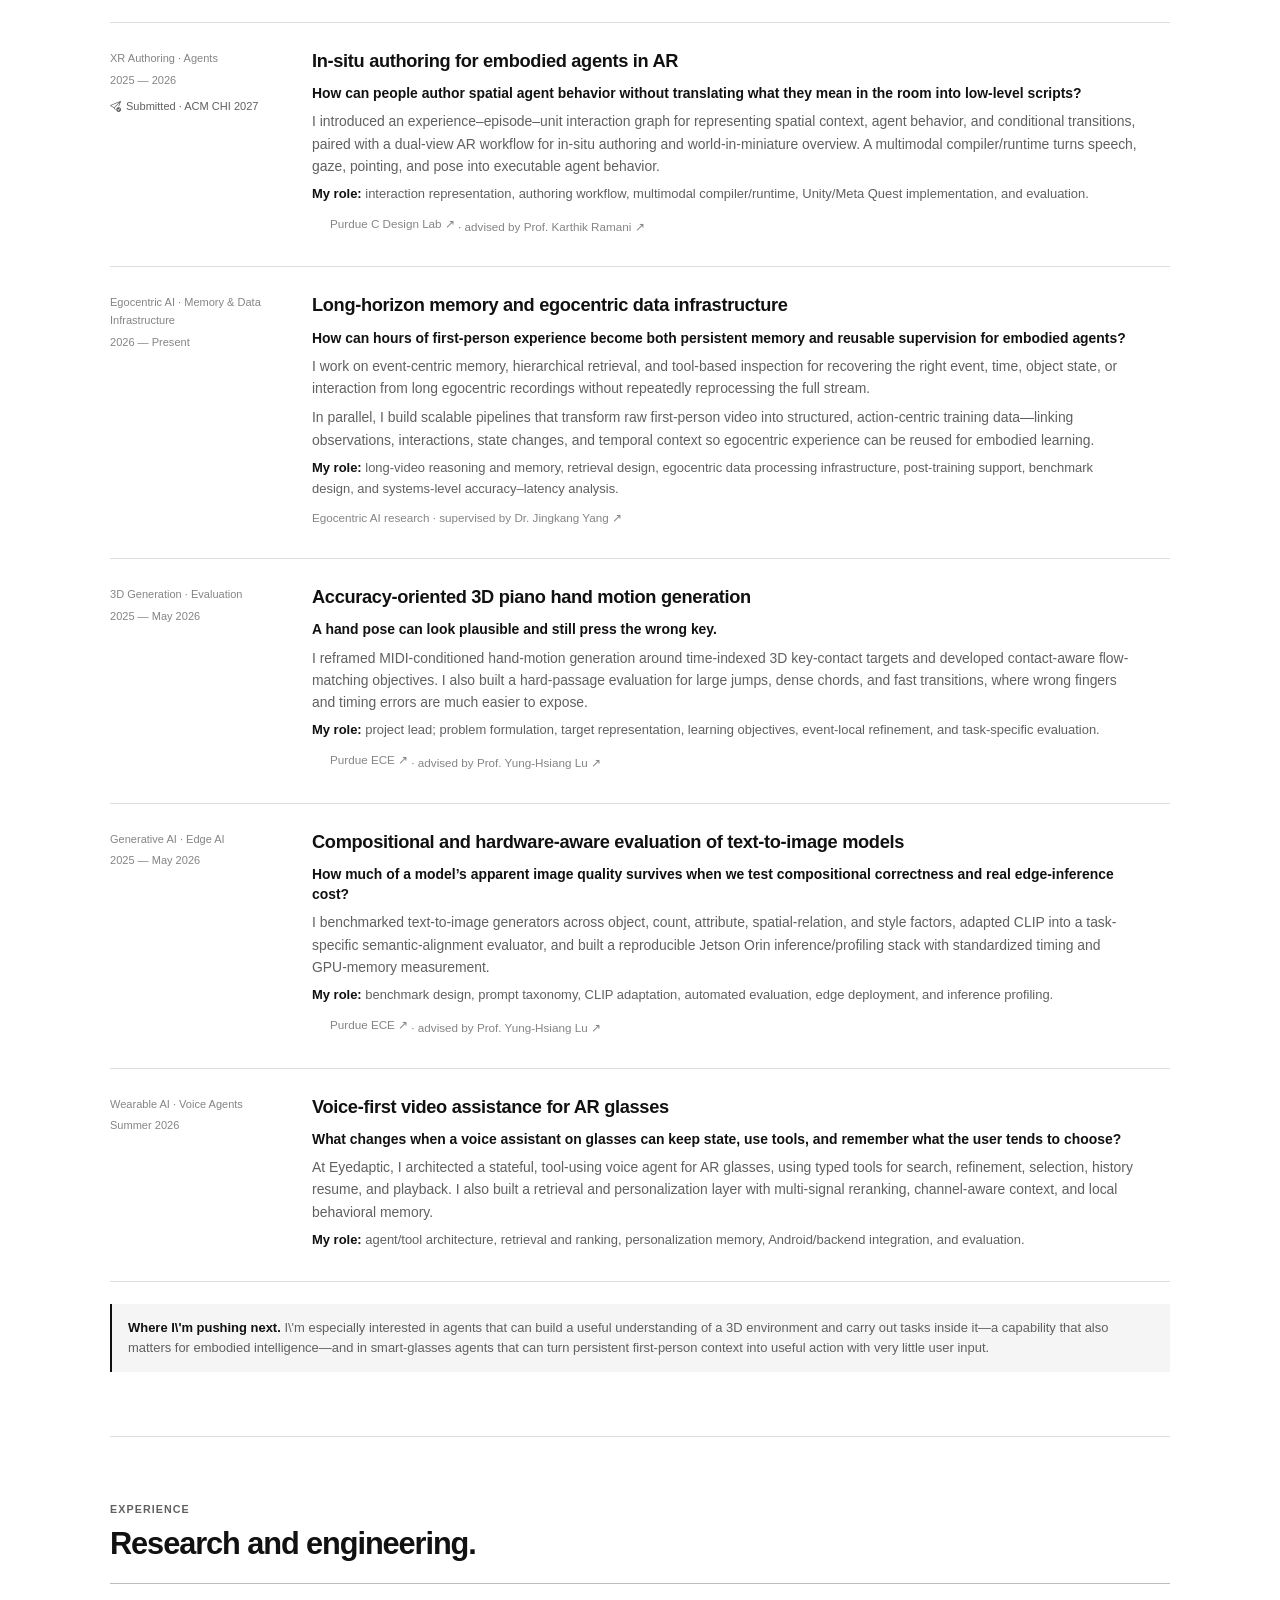
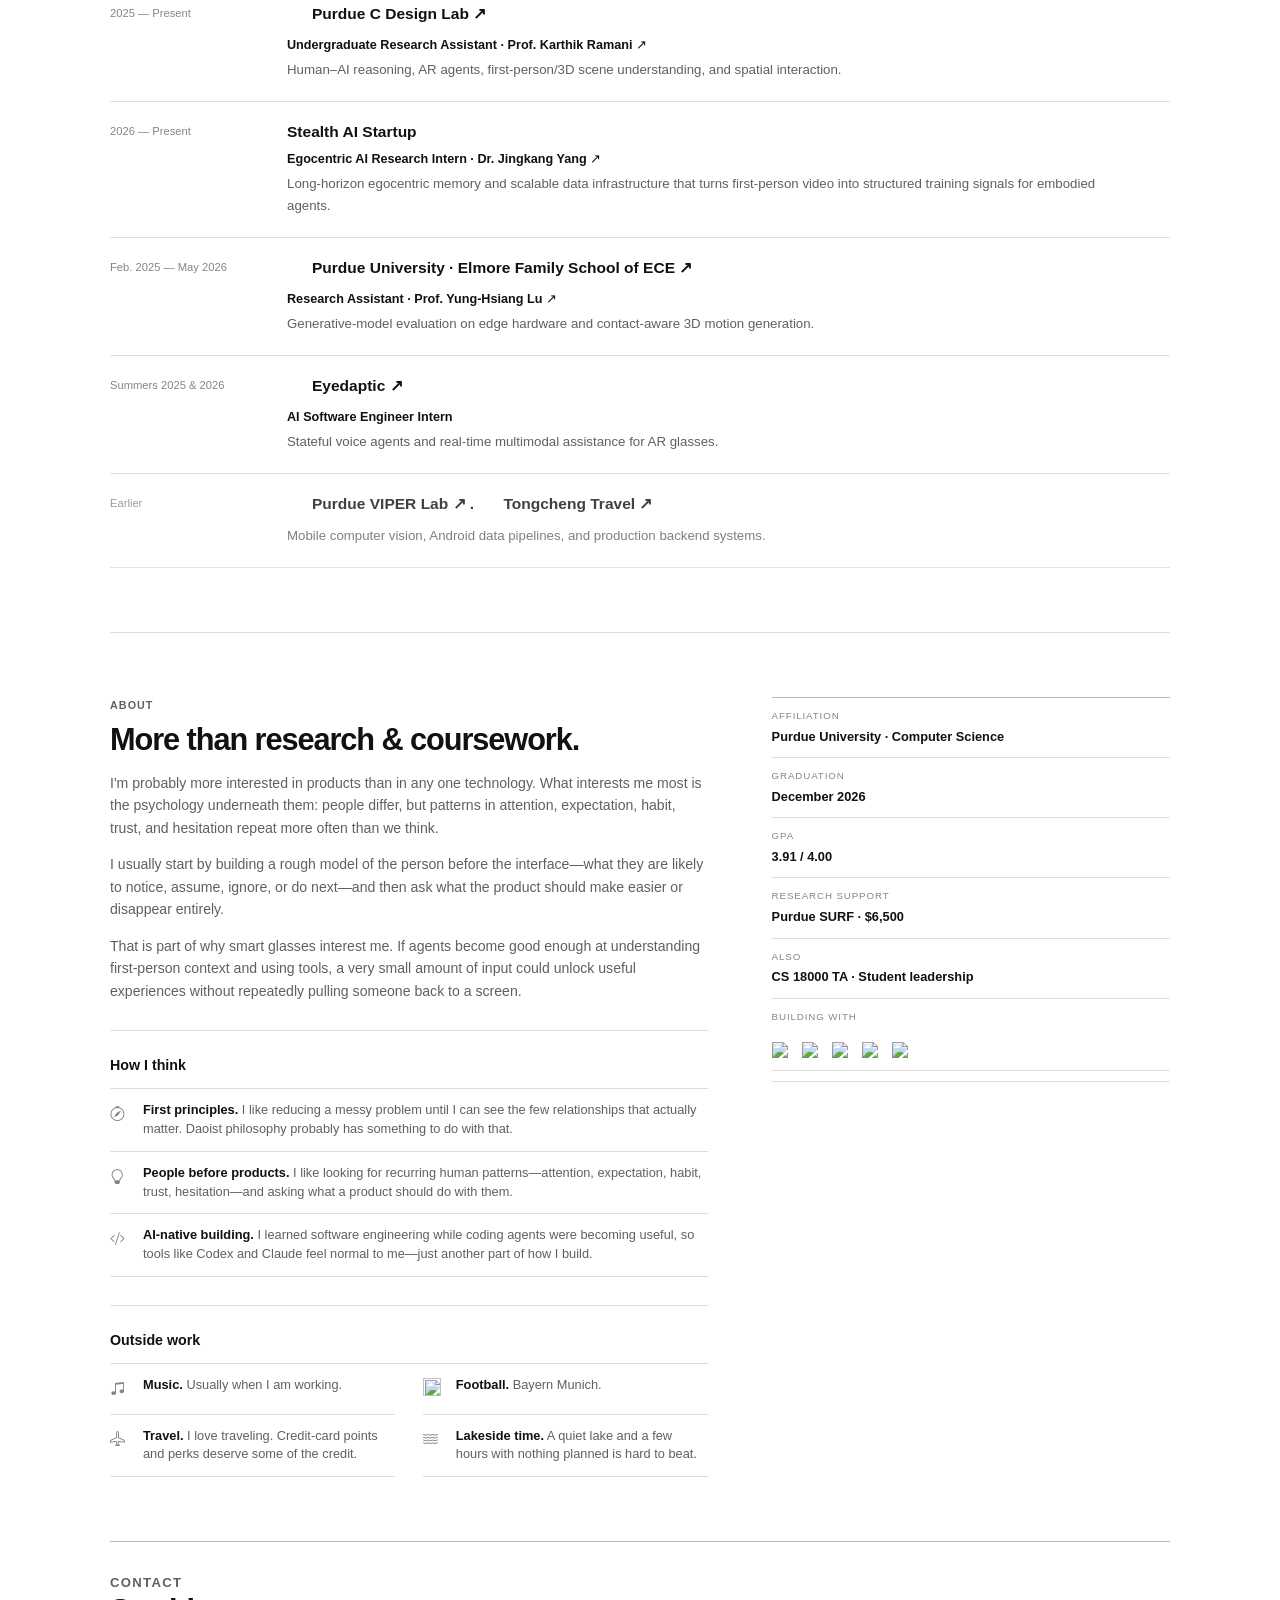
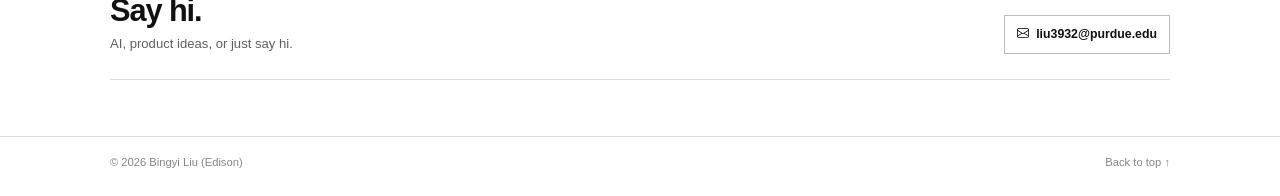
==== commit 8acc6cf6: "Update music blurb" ====
--- a/index.html
+++ b/index.html
@@ -205,7 +205,7 @@
           <div class="personal-block">
             <h3>Outside work</h3>
             <div class="personal-grid">
-              <div><i class="bi bi-music-note-beamed"></i><p><strong>Music.</strong> Usually when I am working.</p></div>
+              <div><i class="bi bi-music-note-beamed"></i><p><strong>Music.</strong> Usually when I am thinking.</p></div>
               <div><img class="club-mark" src="https://www.google.com/s2/favicons?domain=fcbayern.com&sz=64" alt="" /><p><strong>Football.</strong> Bayern Munich.</p></div>
               <div><i class="bi bi-airplane"></i><p><strong>Travel.</strong> I love traveling. Credit-card points and perks deserve some of the credit.</p></div>
               <div><i class="bi bi-water"></i><p><strong>Lakeside time.</strong> A quiet lake and a few hours with nothing planned is hard to beat.</p></div>
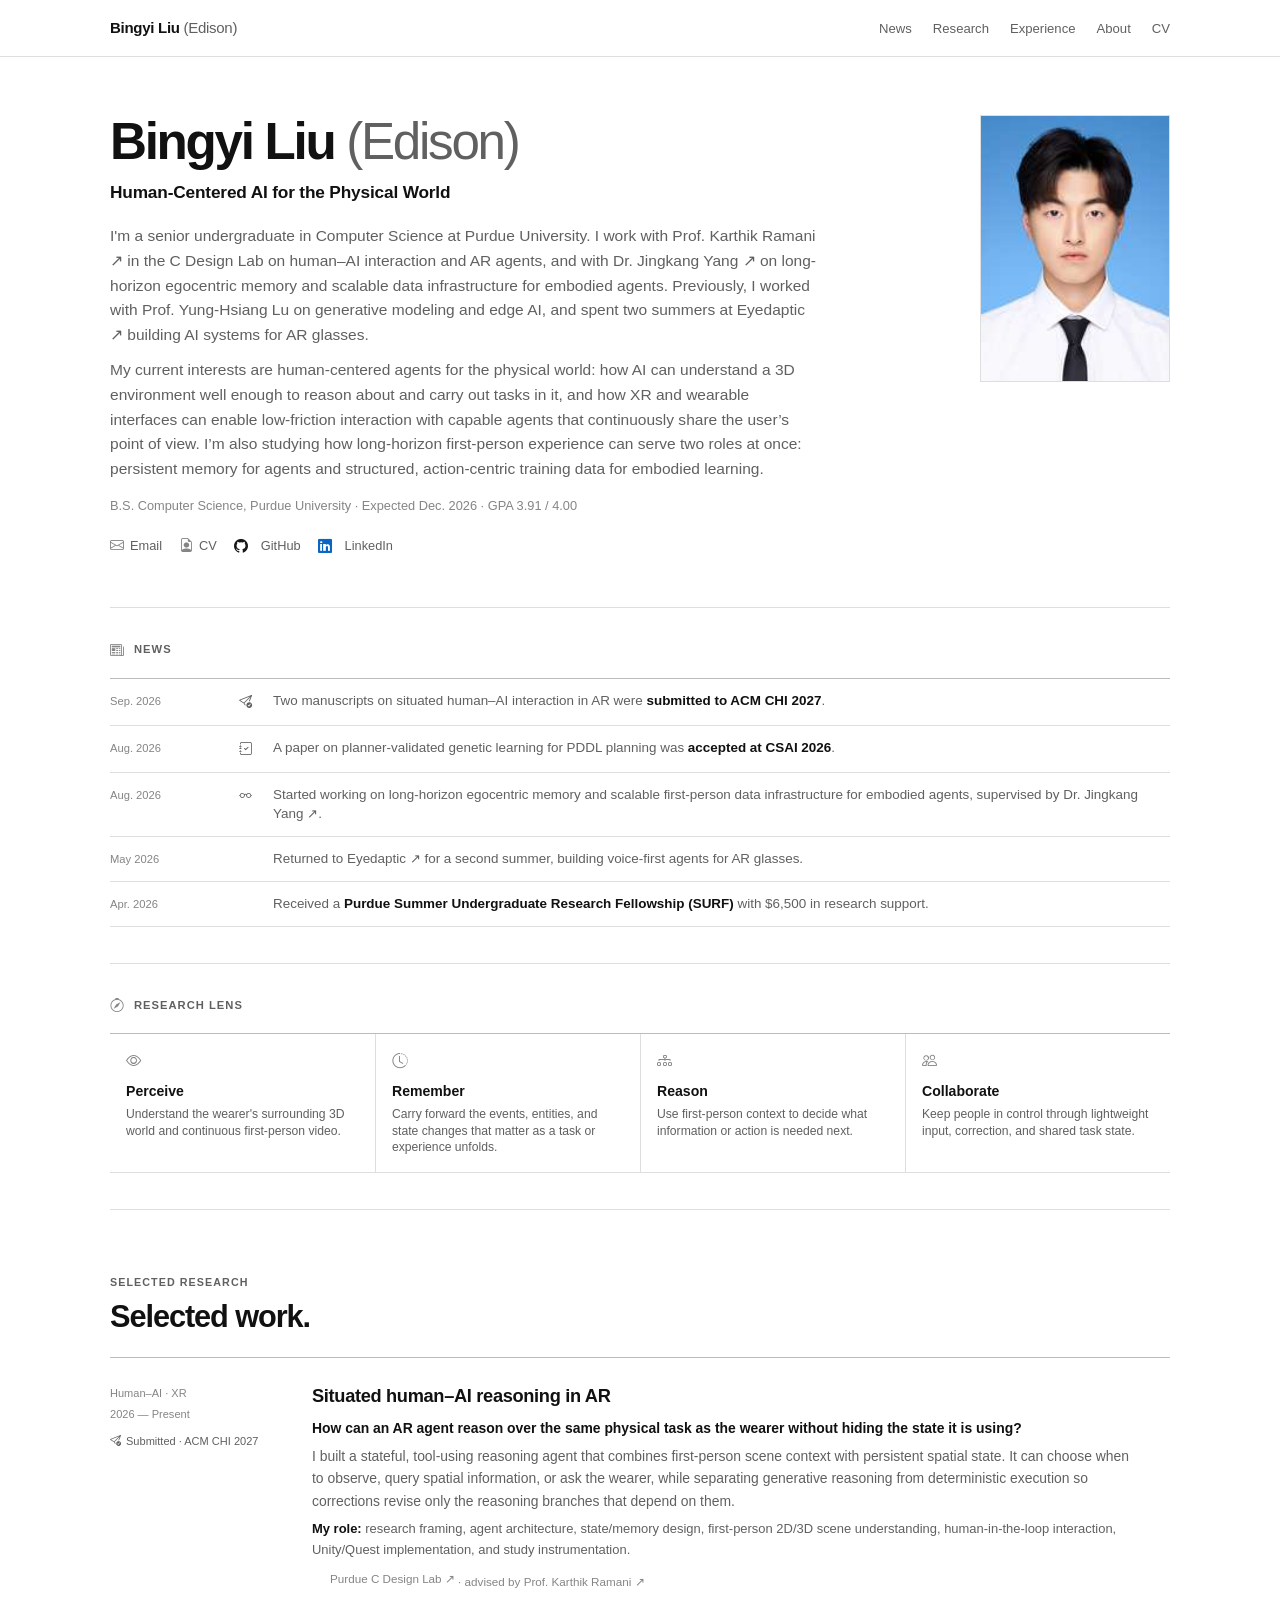
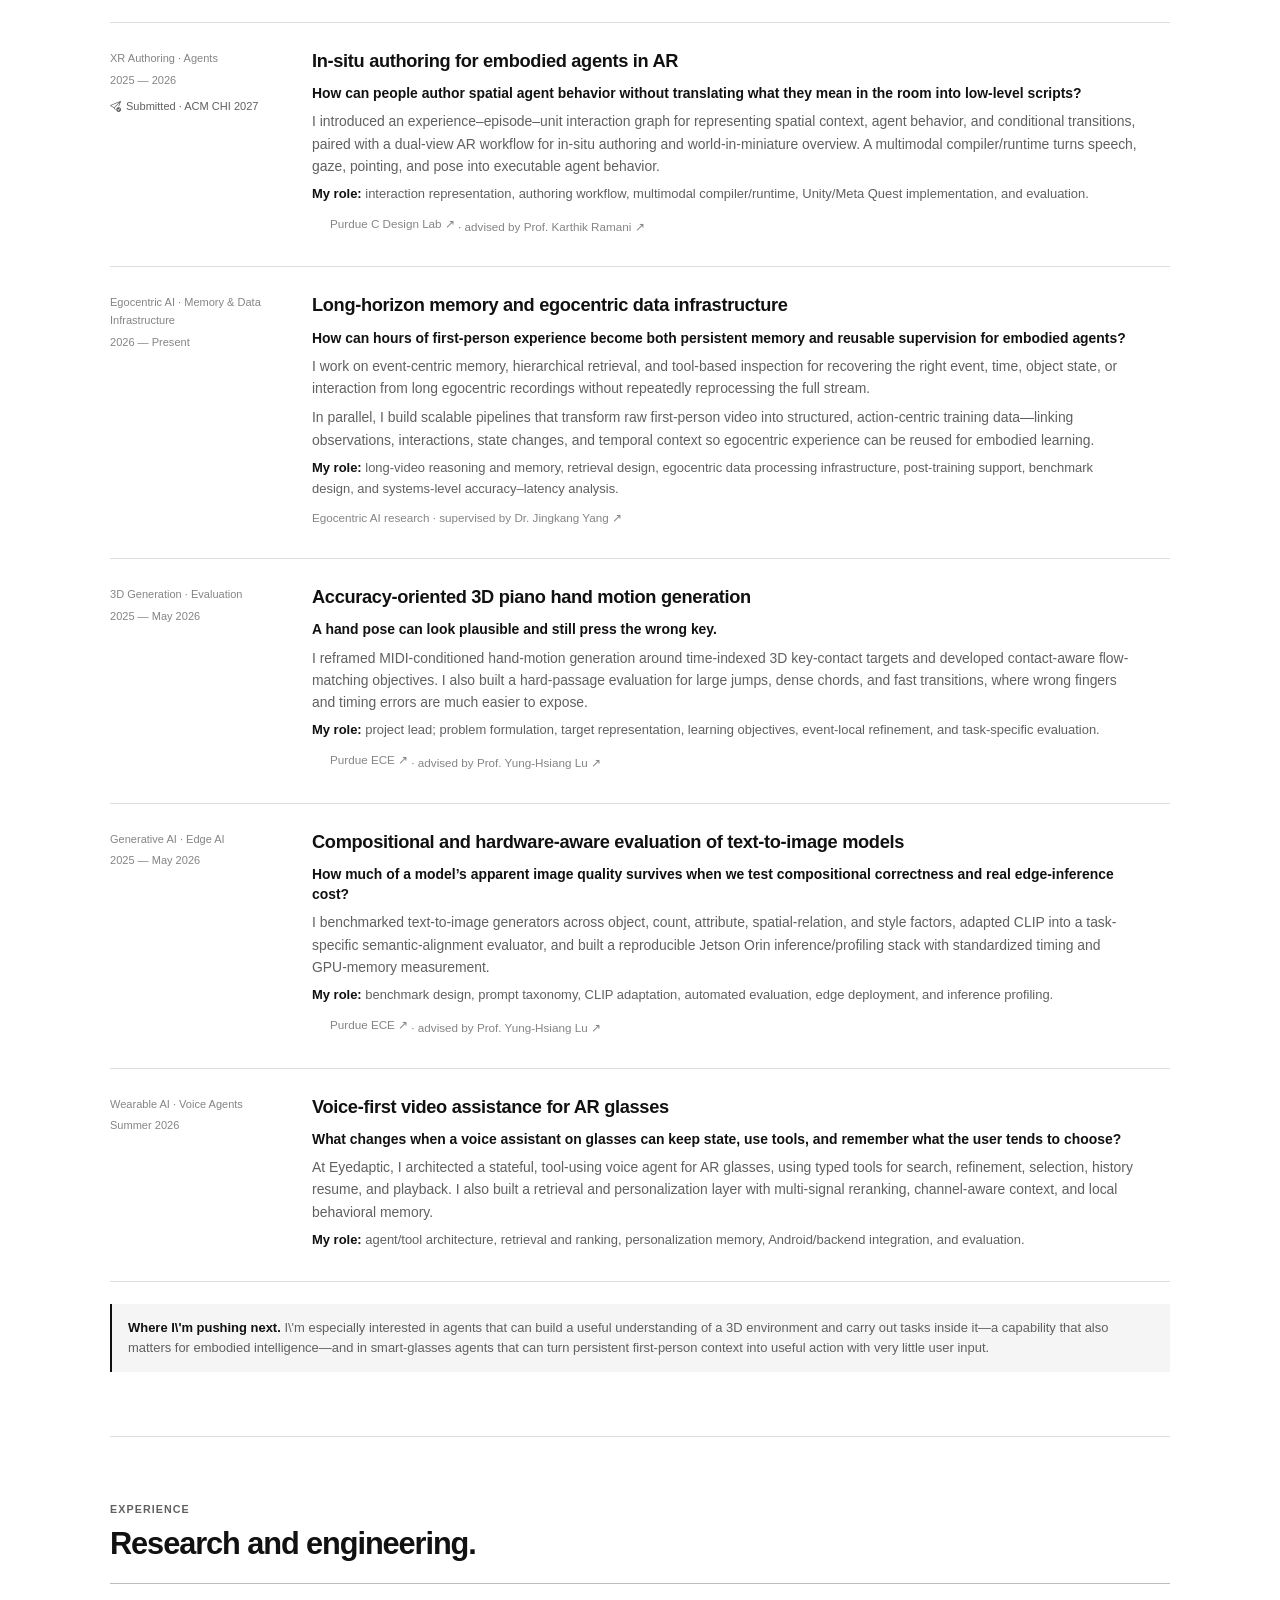
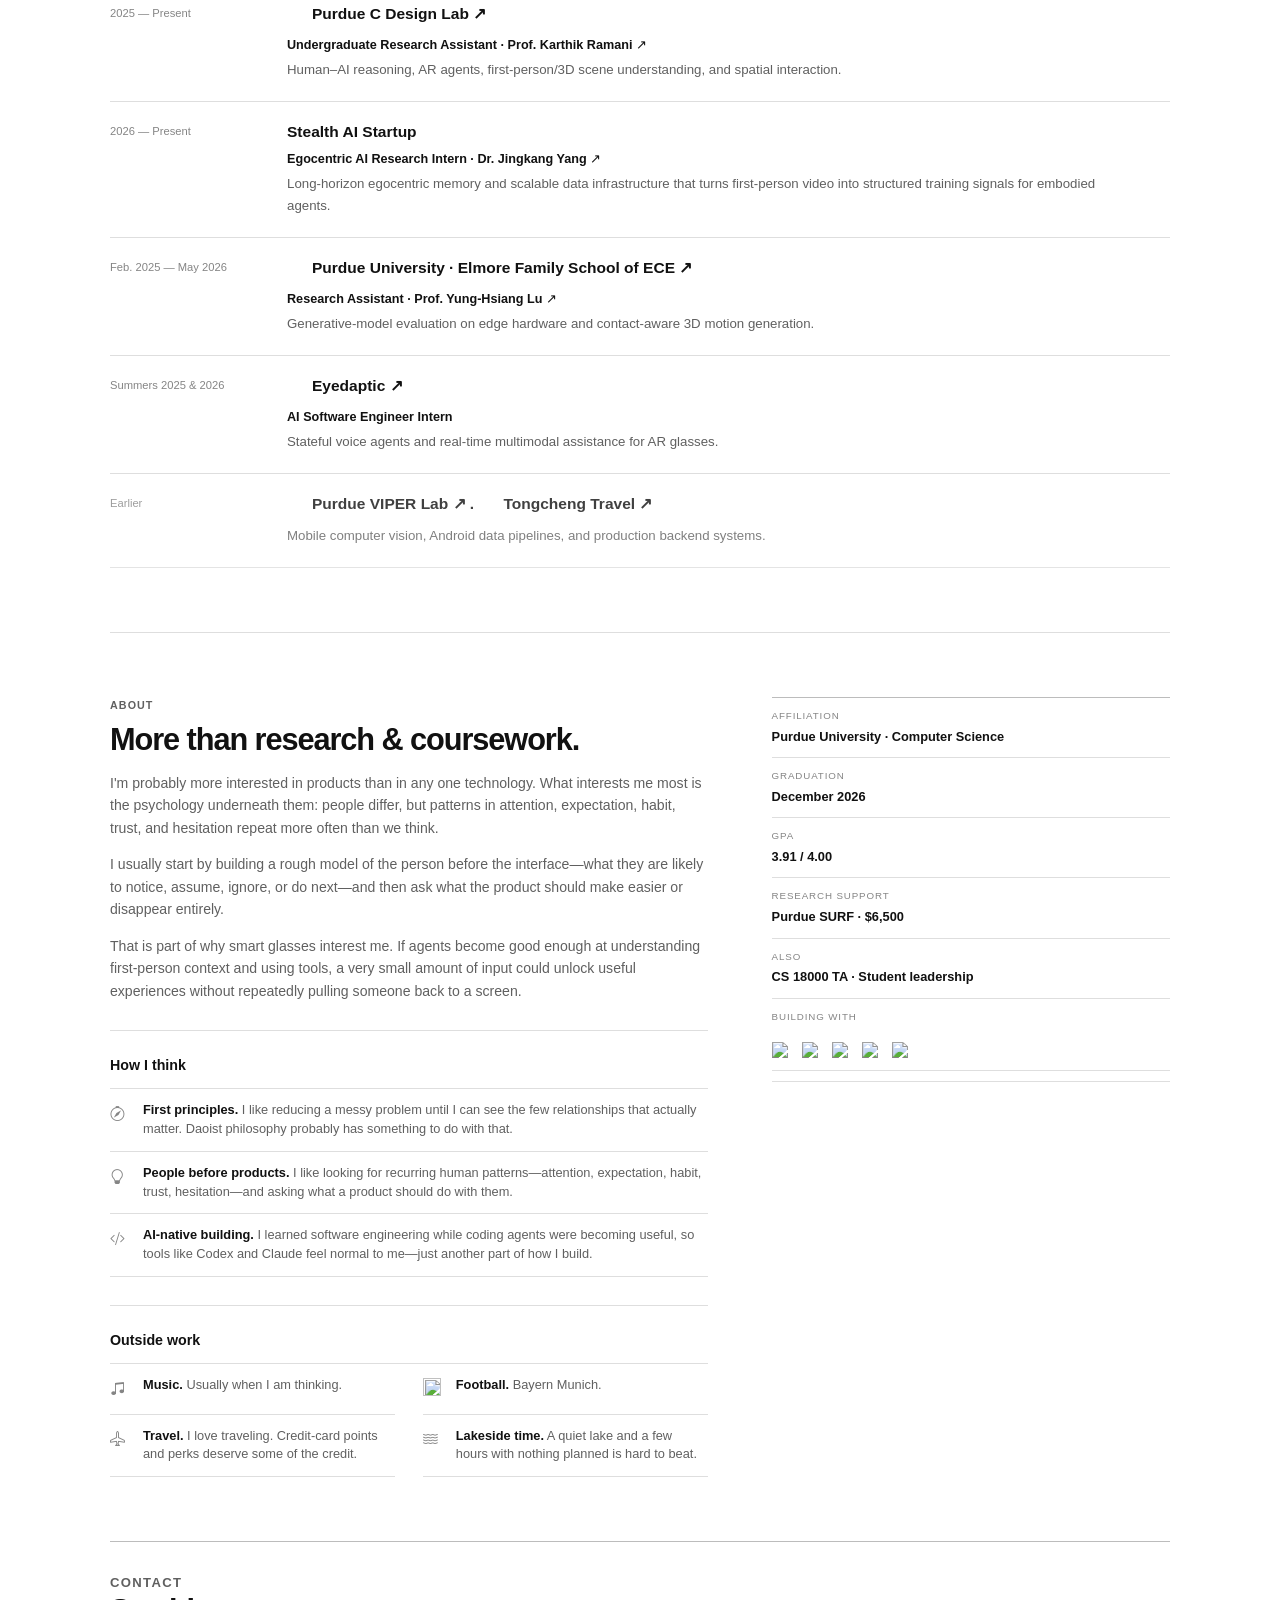
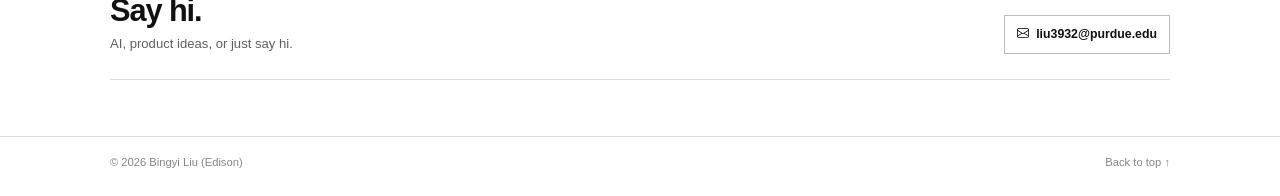
==== commit 229fca47: "Link website CV to latest PDF" ====
--- a/index.html
+++ b/index.html
@@ -38,7 +38,7 @@
         <a href="#research">Research</a>
         <a href="#experience">Experience</a>
         <a href="#about">About</a>
-        <a href="cv.html">CV</a>
+        <a href="Bingyi_Liu_CV.pdf" target="_blank" rel="noopener">CV</a>
       </nav>
     </div>
   </header>
@@ -53,7 +53,7 @@
         <p class="identity-line">B.S. Computer Science, Purdue University · Expected Dec. 2026 · GPA 3.91 / 4.00</p>
         <div class="profile-links" aria-label="Profile links">
           <a href="mailto:liu3932@purdue.edu"><i class="bi bi-envelope"></i>Email</a>
-          <a href="cv.html"><i class="bi bi-file-earmark-person"></i>CV</a>
+          <a href="Bingyi_Liu_CV.pdf" target="_blank" rel="noopener"><i class="bi bi-file-earmark-person"></i>CV</a>
           <a href="https://github.com/Wd1Liu" target="_blank" rel="noopener"><i class="bi bi-github profile-brand-icon github" aria-hidden="true"></i>GitHub</a>
           <a href="https://www.linkedin.com/in/bingyi-liu-a629382b0" target="_blank" rel="noopener"><i class="bi bi-linkedin profile-brand-icon linkedin" aria-hidden="true"></i>LinkedIn</a>
         </div>
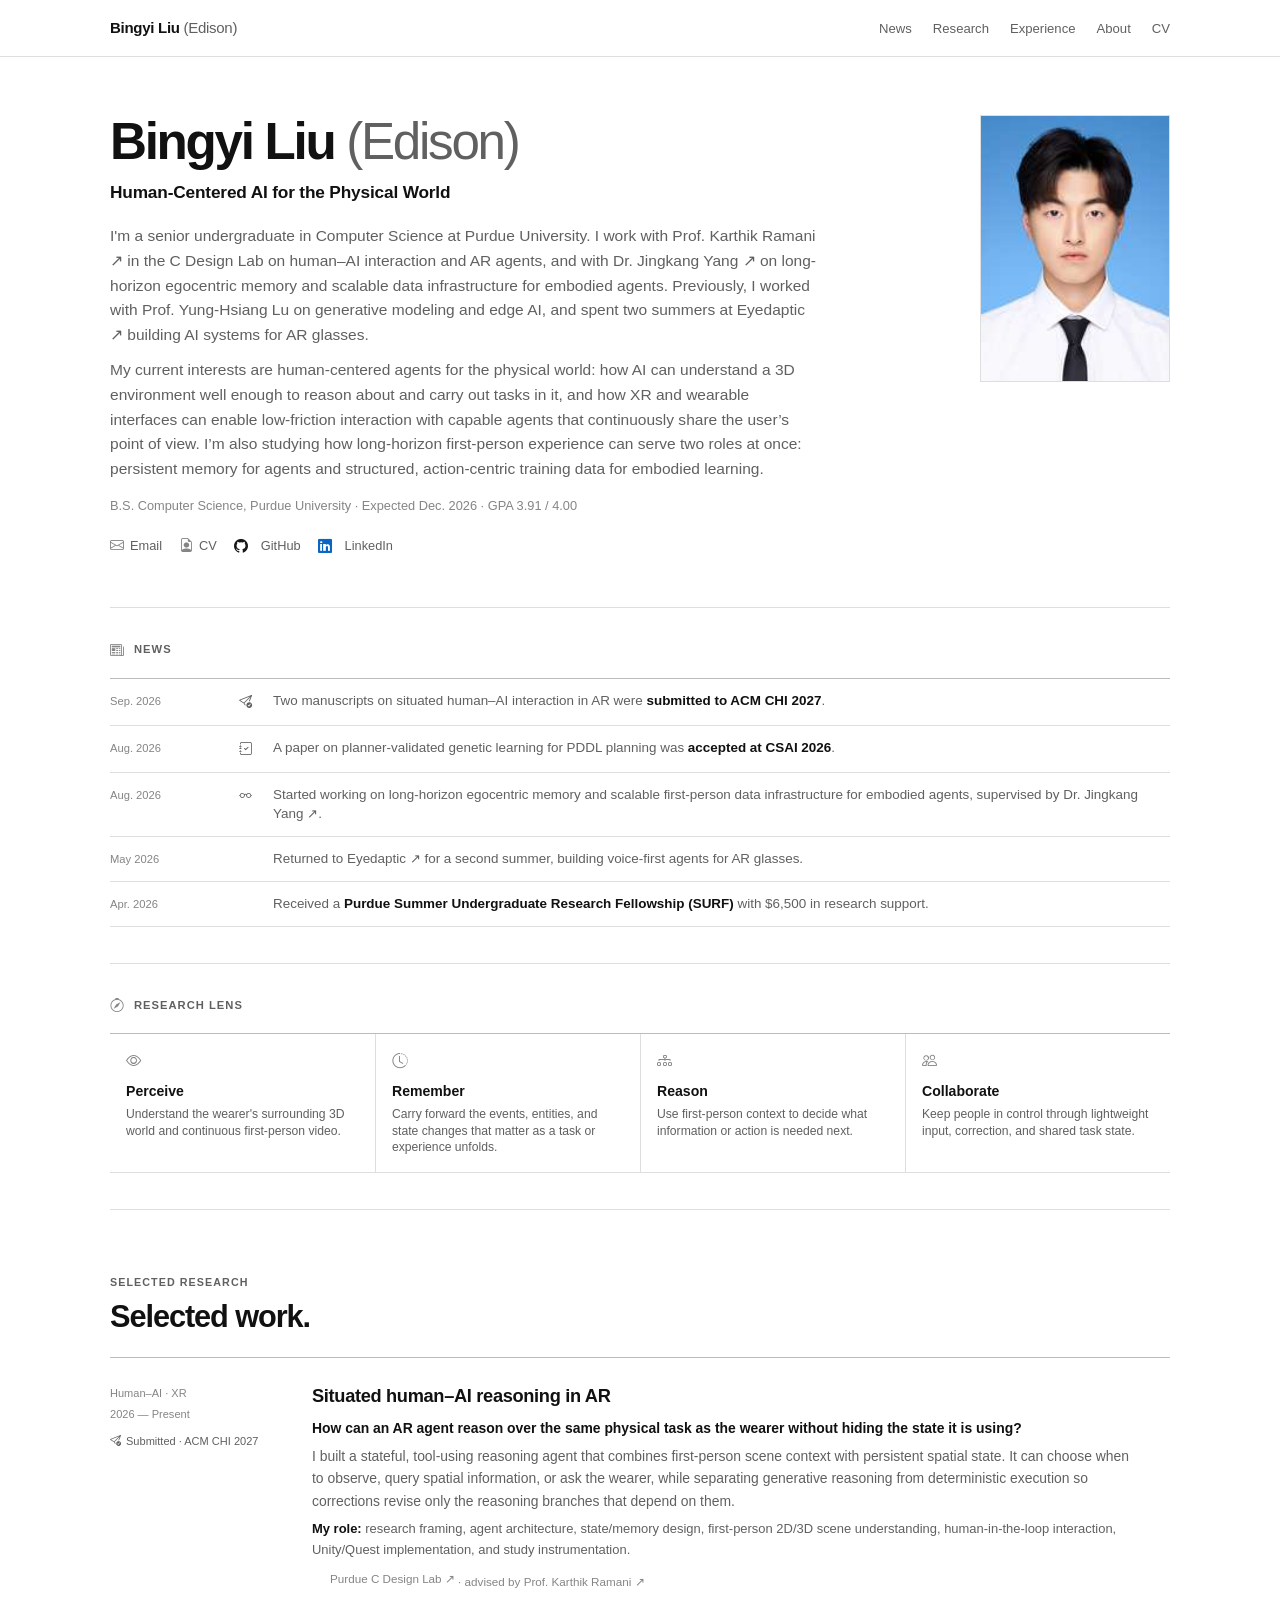
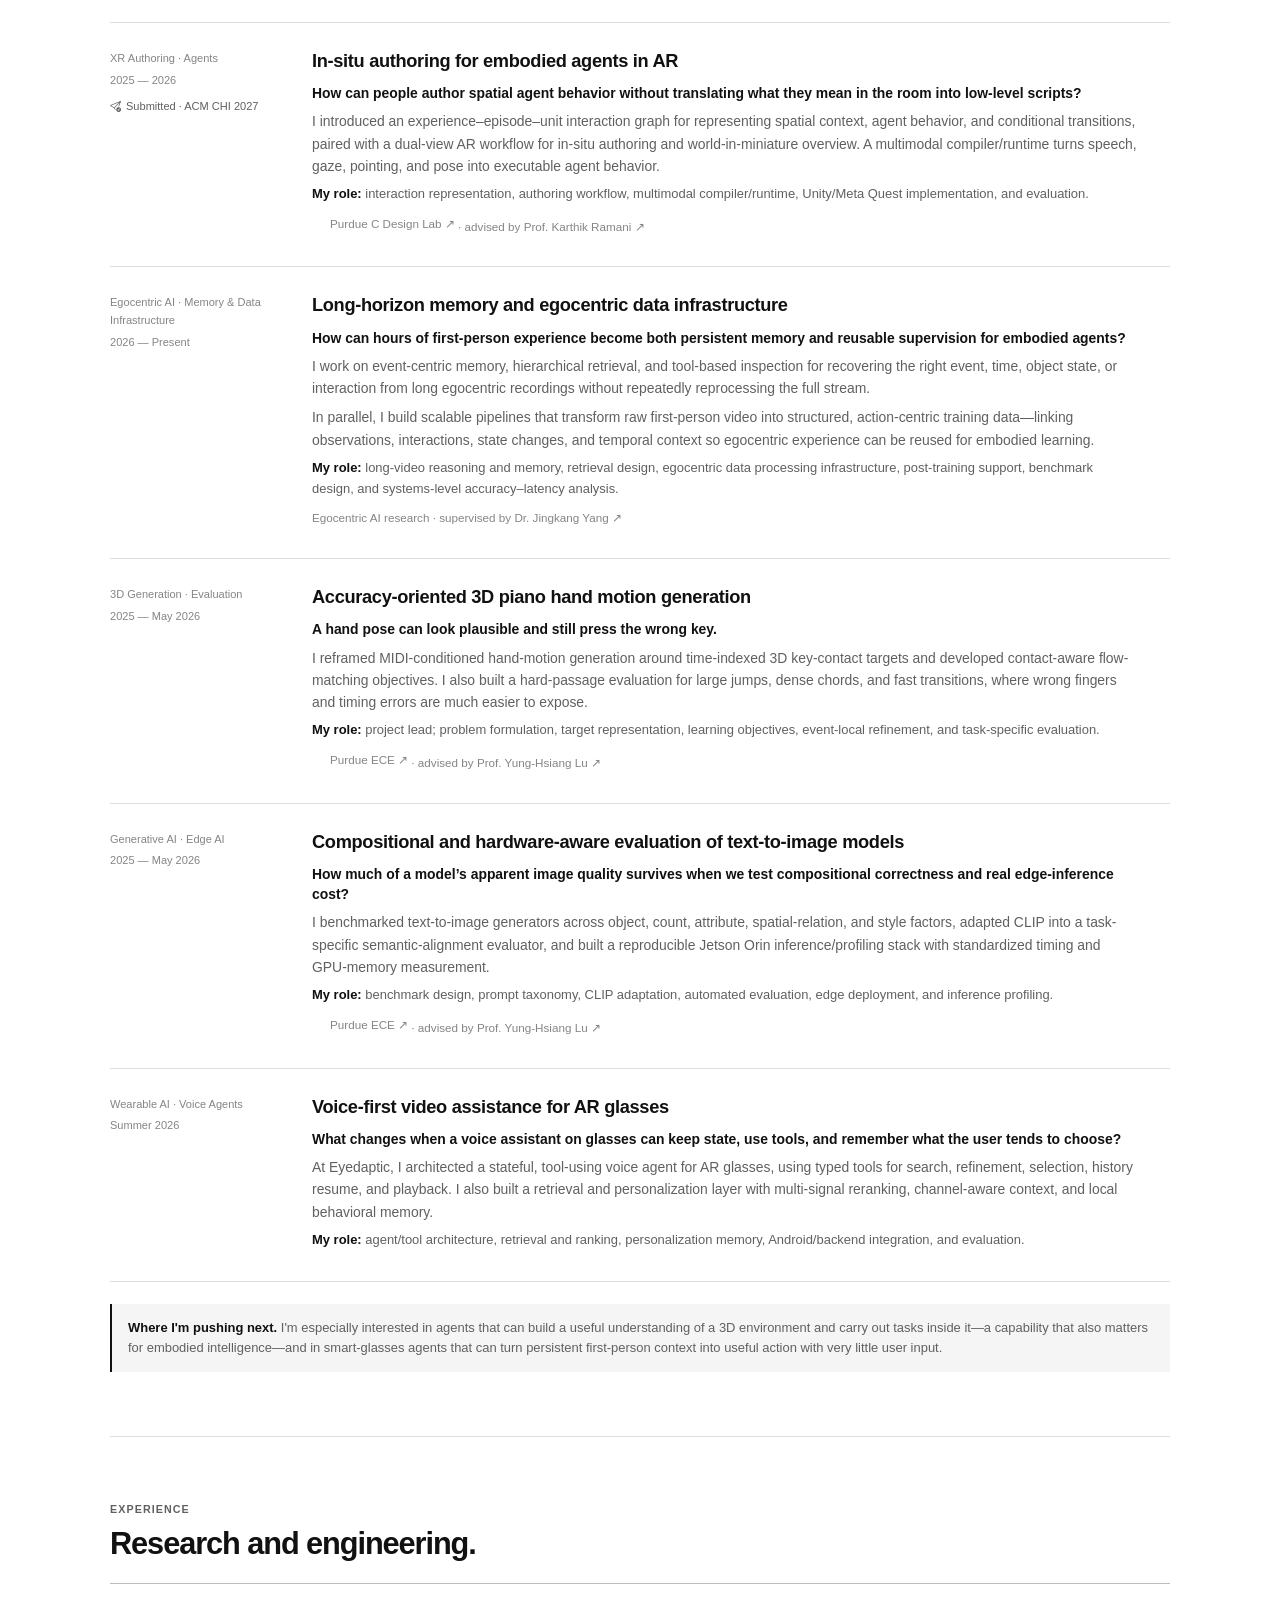
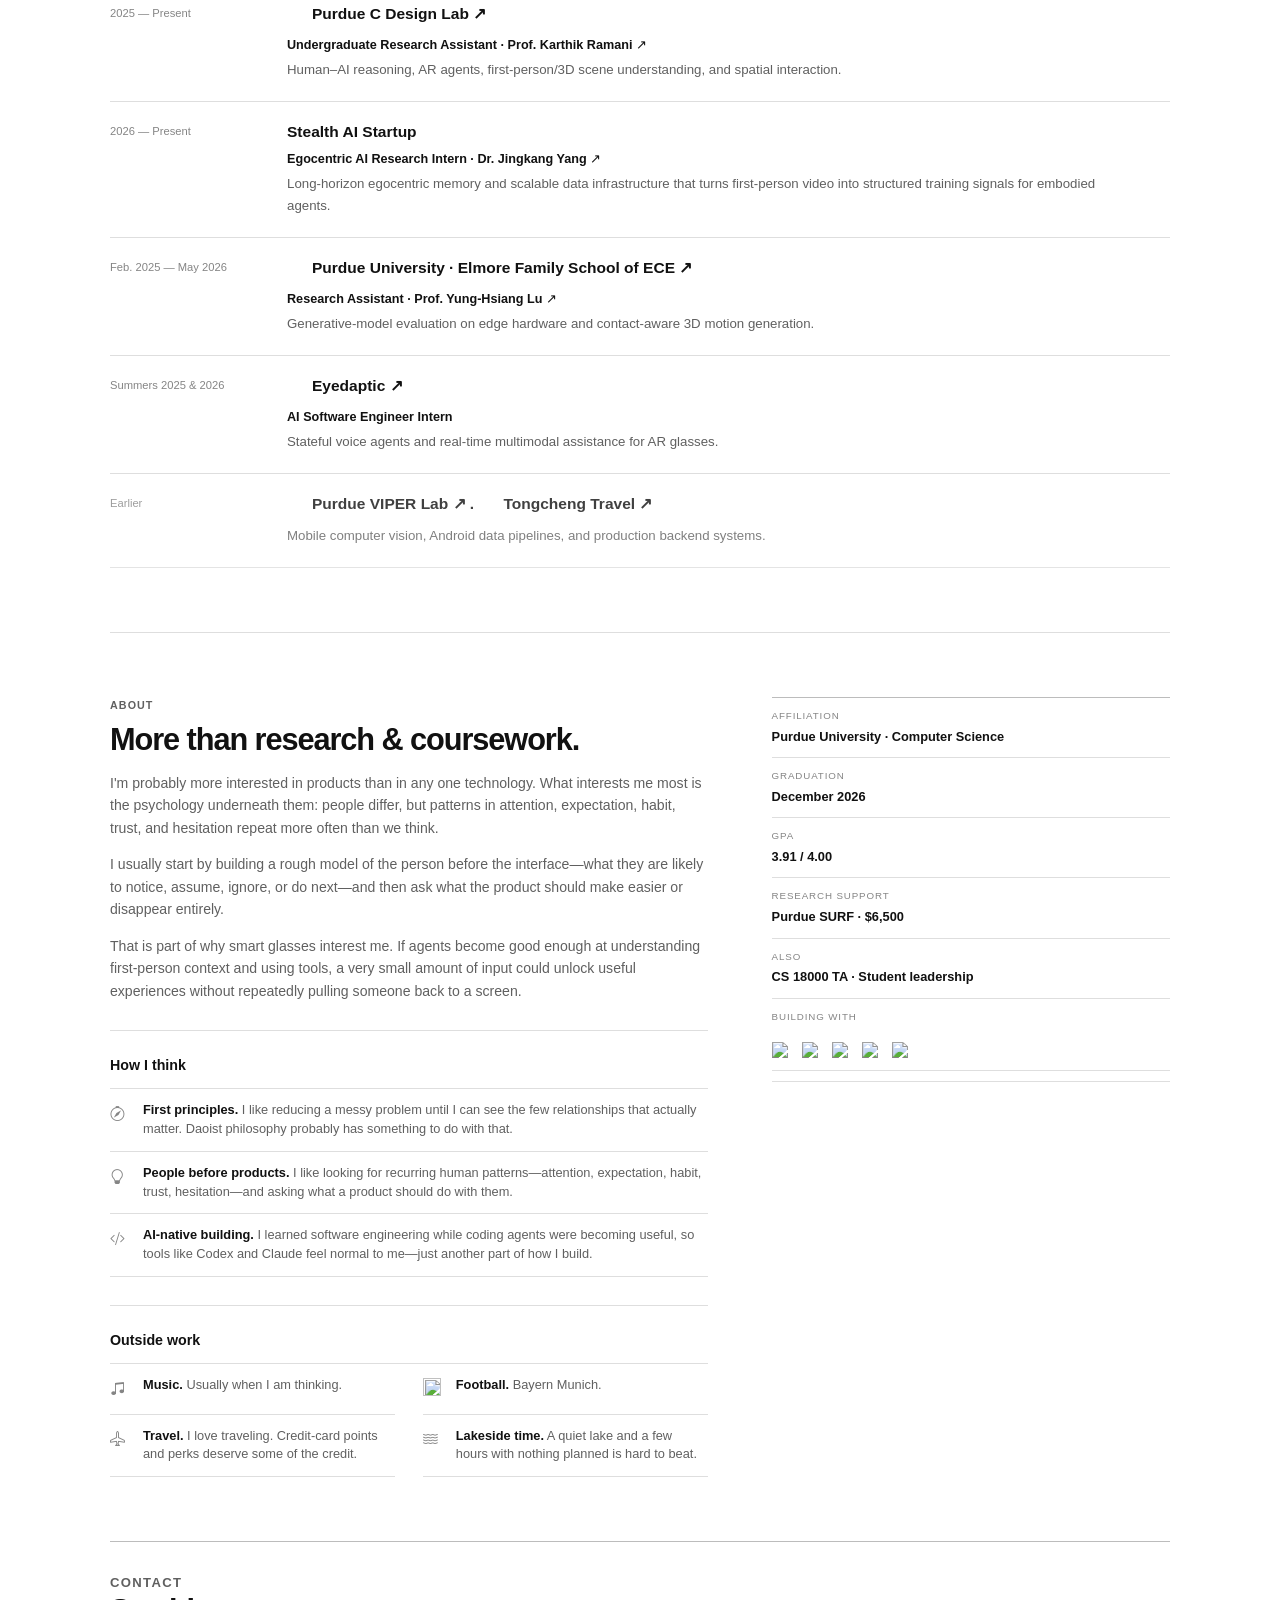
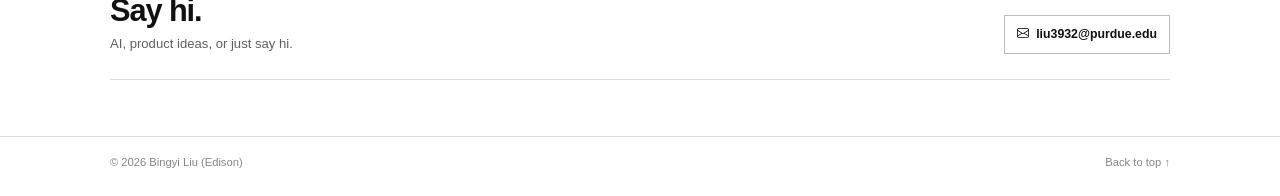
==== commit c35f5303: "Fix apostrophe rendering and back-to-top anchor" ====
--- a/index.html
+++ b/index.html
@@ -27,10 +27,10 @@
     @media(max-width:900px){.profile-photo{width:145px;height:auto}}
   </style>
 </head>
-<body>
+<body id="top">
   <a class="skip-link" href="#main">Skip to content</a>
 
-  <header class="site-header" id="top">
+  <header class="site-header">
     <div class="shell nav-wrap">
       <a class="brand" href="#top">Bingyi Liu <span>(Edison)</span></a>
       <nav class="nav" aria-label="Primary navigation">
@@ -90,7 +90,7 @@
     <section class="lens-section section-rule shell" aria-label="Research lens">
       <div class="section-label"><i class="bi bi-compass"></i><span>Research lens</span></div>
       <div class="lens-grid">
-        <div><i class="bi bi-eye"></i><strong>Perceive</strong><p>Understand the wearer\'s surrounding 3D world and continuous first-person video.</p></div>
+        <div><i class="bi bi-eye"></i><strong>Perceive</strong><p>Understand the wearer's surrounding 3D world and continuous first-person video.</p></div>
         <div><i class="bi bi-clock-history"></i><strong>Remember</strong><p>Carry forward the events, entities, and state changes that matter as a task or experience unfolds.</p></div>
         <div><i class="bi bi-diagram-3"></i><strong>Reason</strong><p>Use first-person context to decide what information or action is needed next.</p></div>
         <div><i class="bi bi-people"></i><strong>Collaborate</strong><p>Keep people in control through lightweight input, correction, and shared task state.</p></div>
@@ -170,7 +170,7 @@
         </article>
       </div>
 
-      <div class="direction-note"><strong>Where I\'m pushing next.</strong> I\'m especially interested in agents that can build a useful understanding of a 3D environment and carry out tasks inside it—a capability that also matters for embodied intelligence—and in smart-glasses agents that can turn persistent first-person context into useful action with very little user input.</div>
+      <div class="direction-note"><strong>Where I'm pushing next.</strong> I'm especially interested in agents that can build a useful understanding of a 3D environment and carry out tasks inside it—a capability that also matters for embodied intelligence—and in smart-glasses agents that can turn persistent first-person context into useful action with very little user input.</div>
     </section>
 
     <section class="section section-rule shell" id="experience">
